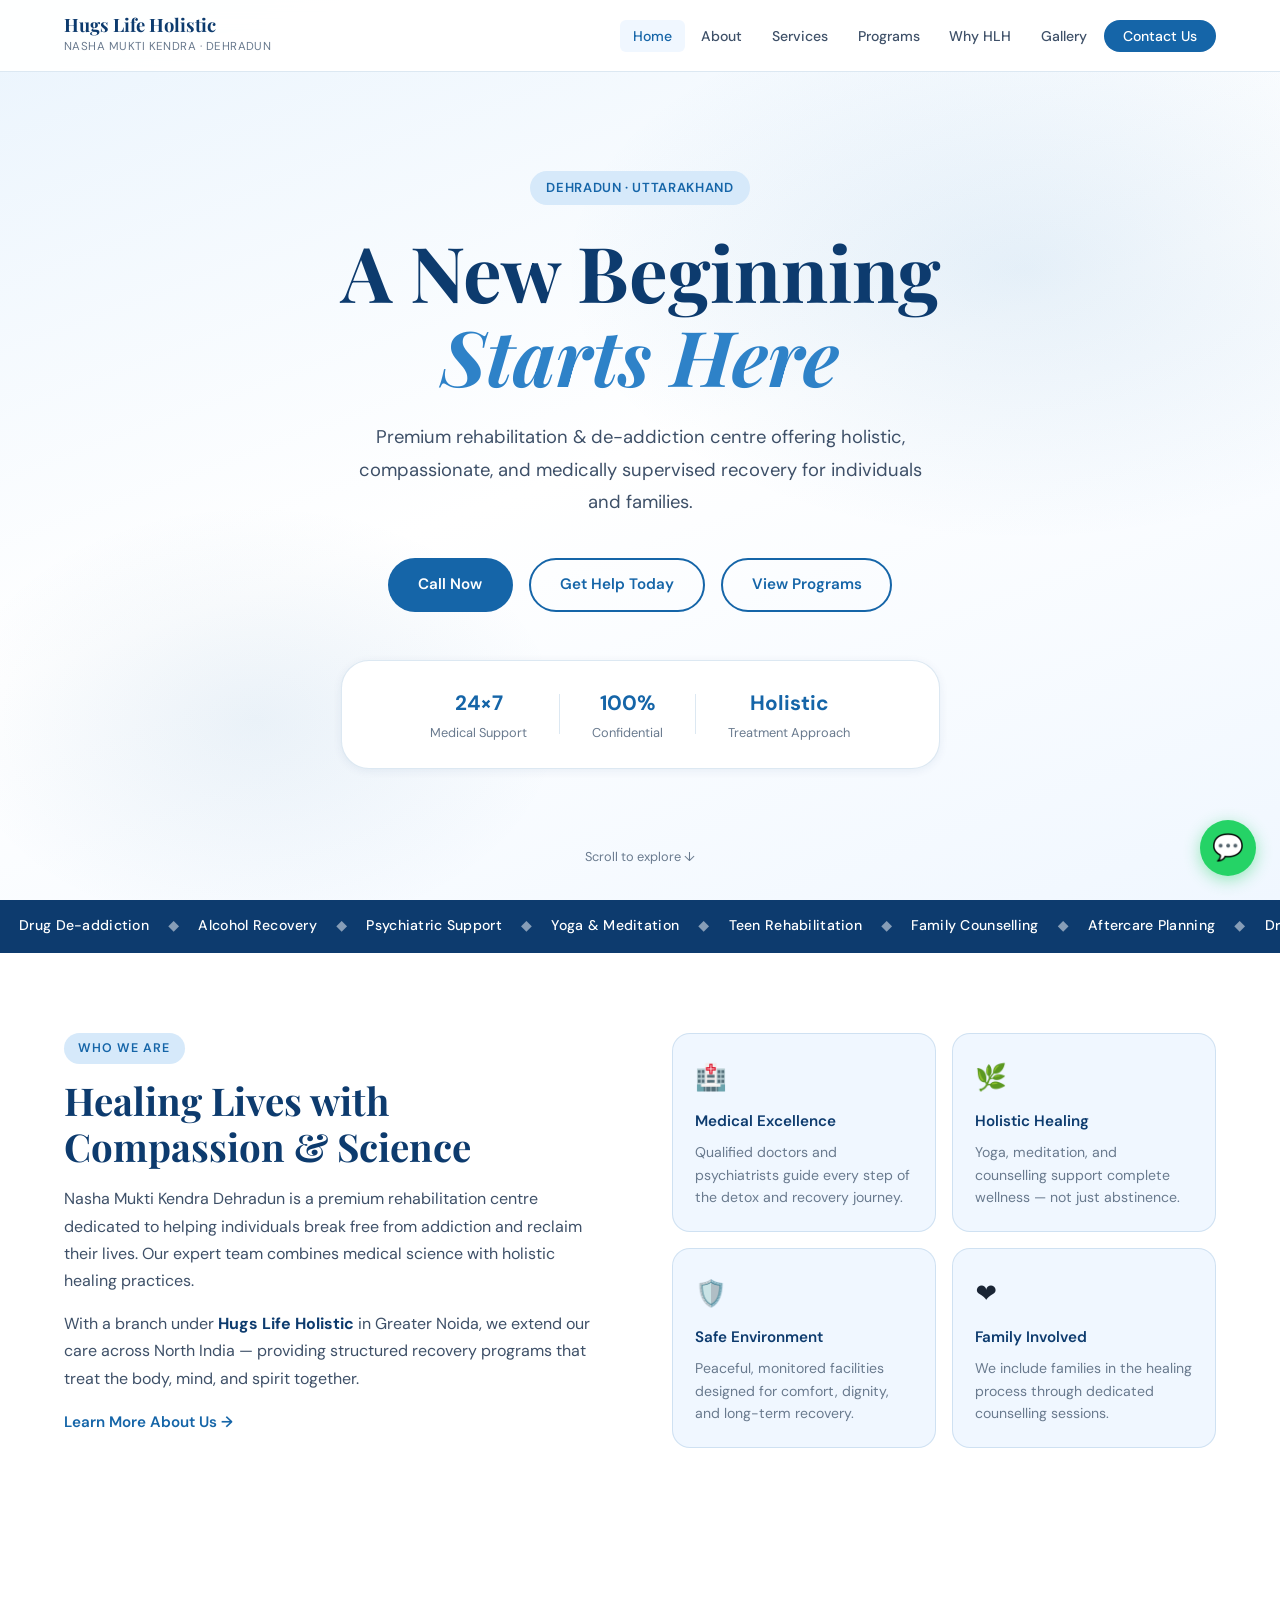
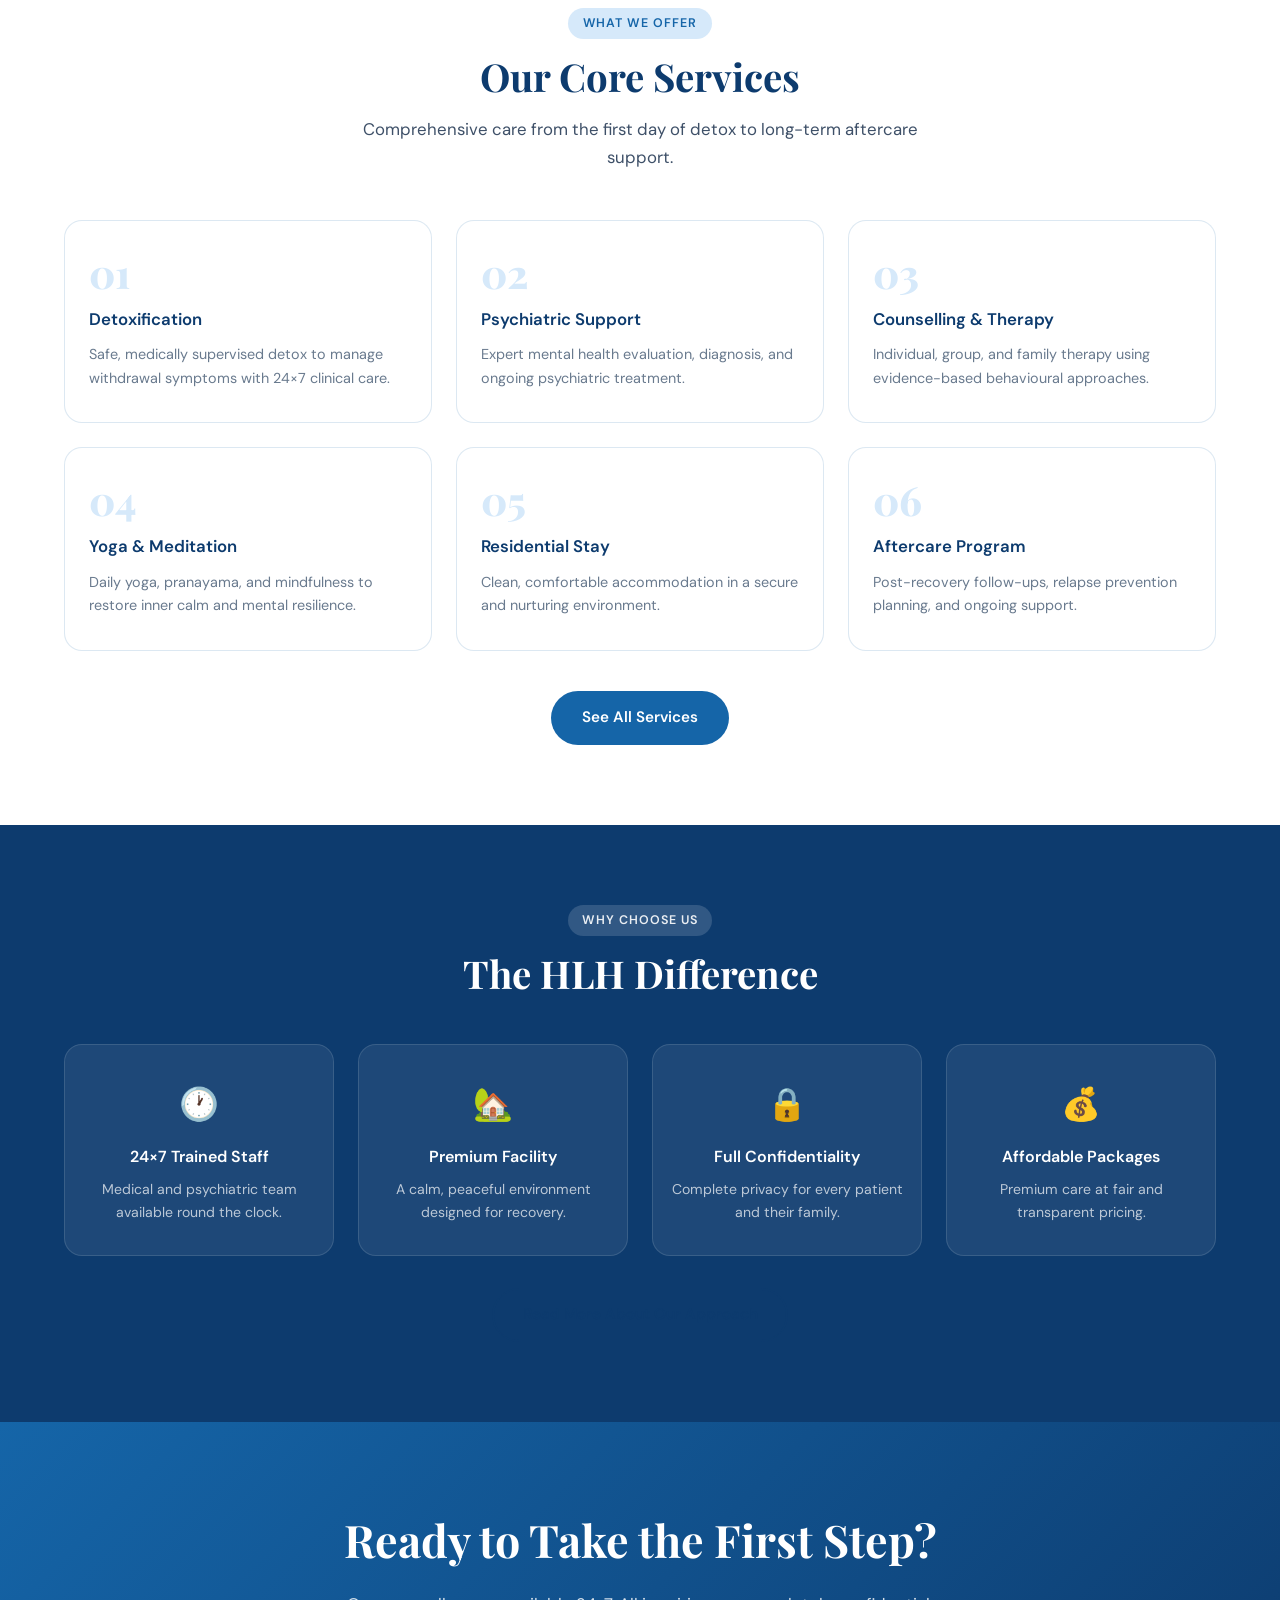
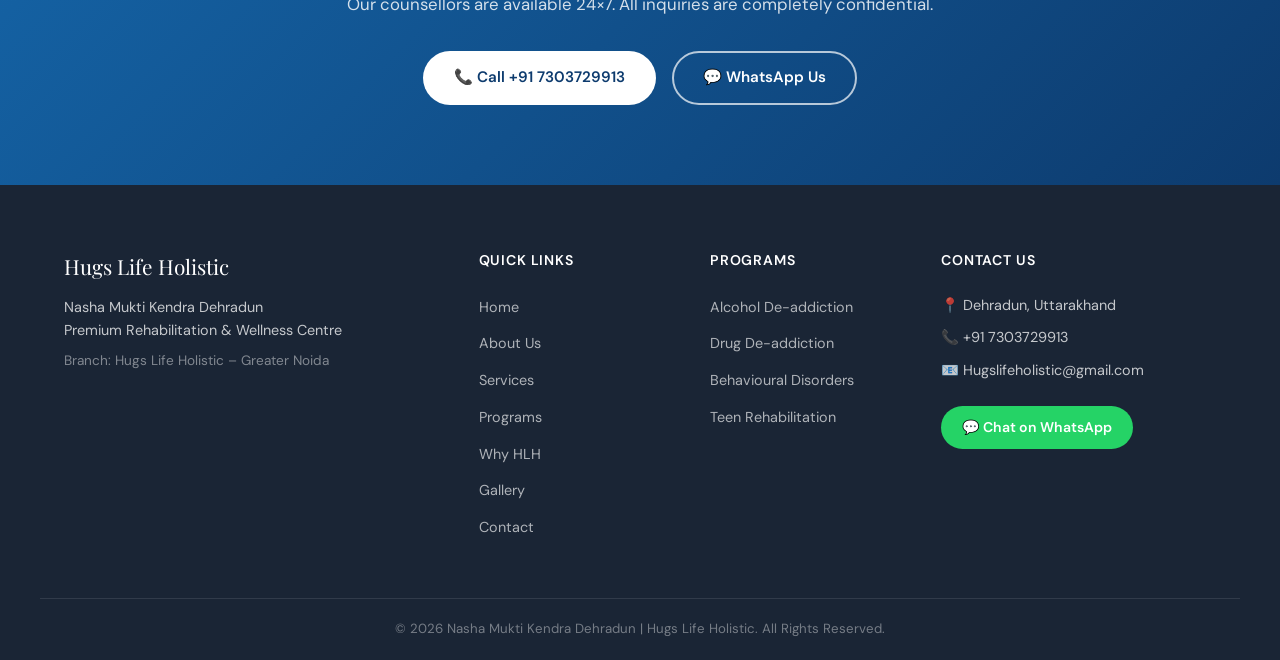
==== index.html @ 104baa61 "Rearrange hero action buttons in index.html" ====
<!DOCTYPE html>
<html lang="en">
<head><link rel="icon" href="assets/favicon.png" type="image/png">
<meta name="google-site-verification" content="mkw08soCUmKKHrVELiKtFeVg8jLO6Wf_ziZjxldWQME" />
<meta charset="UTF-8">
<meta name="viewport" content="width=device-width, initial-scale=1.0">
<title>Nasha Mukti Kendra Dehradun | Hugs Life Holistic</title>
<meta name="description" content="Premium rehabilitation and de-addiction centre in Dehradun. Expert treatment for drug addiction, alcoholism, and behavioral disorders. Call +91 7303729913.">
<link rel="preconnect" href="https://fonts.googleapis.com">
<link rel="preconnect" href="https://fonts.gstatic.com" crossorigin>
<link href="https://fonts.googleapis.com/css2?family=Playfair+Display:wght@400;600;700&family=DM+Sans:wght@300;400;500;600&display=swap" rel="stylesheet">
<link rel="stylesheet" href="assets/style.css">
</head>
<body>

<!-- NAVBAR -->
<nav class="navbar" id="navbar">
  <div class="nav-container">
    <a href="index.html" class="nav-logo">
      <span class="logo-main">Hugs Life Holistic</span>
      <span class="logo-sub">Nasha Mukti Kendra · Dehradun</span>
    </a>
    <button class="hamburger" id="hamburger" aria-label="Menu">
      <span></span><span></span><span></span>
    </button>
    <ul class="nav-links" id="navLinks">
      <li><a href="index.html" class="active">Home</a></li>
      <li><a href="about.html">About</a></li>
      <li><a href="services.html">Services</a></li>
      <li><a href="programs.html">Programs</a></li>
      <li><a href="why-hlh.html">Why HLH</a></li>
      <li><a href="gallery.html">Gallery</a></li>
      <li><a href="contact.html" class="nav-cta">Contact Us</a></li>
    </ul>
  </div>
</nav>

<!-- HERO -->
<section class="hero">
  <div class="hero-bg"></div>
  <div class="hero-content">
    <span class="hero-badge">Dehradun · Uttarakhand</span>
    <h1 class="hero-title">A New Beginning<br><em>Starts Here</em></h1>
    <p class="hero-desc">Premium rehabilitation & de-addiction centre offering holistic, compassionate, and medically supervised recovery for individuals and families.</p>
    <div class="hero-actions">
      <a href="tel:7303729913" class="btn-primary">Call Now</a>
<a href="contact.html" class="btn-outline">Get Help Today</a>
<a href="programs.html" class="btn-outline">View Programs</a>
    </div>
    <div class="hero-stats">
      <div class="stat"><span class="stat-num">24×7</span><span class="stat-label">Medical Support</span></div>
      <div class="stat-divider"></div>
      <div class="stat"><span class="stat-num">100%</span><span class="stat-label">Confidential</span></div>
      <div class="stat-divider"></div>
      <div class="stat"><span class="stat-num">Holistic</span><span class="stat-label">Treatment Approach</span></div>
    </div>
  </div>
  <div class="hero-scroll">Scroll to explore ↓</div>
</section>

<!-- MARQUEE STRIP -->
<div class="marquee-strip">
  <div class="marquee-track">
    <span>Drug De-addiction</span><span class="dot">◆</span>
    <span>Alcohol Recovery</span><span class="dot">◆</span>
    <span>Psychiatric Support</span><span class="dot">◆</span>
    <span>Yoga & Meditation</span><span class="dot">◆</span>
    <span>Teen Rehabilitation</span><span class="dot">◆</span>
    <span>Family Counselling</span><span class="dot">◆</span>
    <span>Aftercare Planning</span><span class="dot">◆</span>
    <span>Drug De-addiction</span><span class="dot">◆</span>
    <span>Alcohol Recovery</span><span class="dot">◆</span>
    <span>Psychiatric Support</span><span class="dot">◆</span>
    <span>Yoga & Meditation</span><span class="dot">◆</span>
    <span>Teen Rehabilitation</span><span class="dot">◆</span>
    <span>Family Counselling</span><span class="dot">◆</span>
    <span>Aftercare Planning</span><span class="dot">◆</span>
  </div>
</div>

<!-- INTRO SECTION -->
<section class="section intro-section">
  <div class="container two-col">
    <div class="col-text fade-in">
      <span class="section-tag">Who We Are</span>
      <h2 class="section-title">Healing Lives with<br>Compassion & Science</h2>
      <p>Nasha Mukti Kendra Dehradun is a premium rehabilitation centre dedicated to helping individuals break free from addiction and reclaim their lives. Our expert team combines medical science with holistic healing practices.</p>
      <p>With a branch under <strong>Hugs Life Holistic</strong> in Greater Noida, we extend our care across North India — providing structured recovery programs that treat the body, mind, and spirit together.</p>
      <a href="about.html" class="btn-text">Learn More About Us →</a>
    </div>
    <div class="col-cards fade-in">
      <div class="info-card">
        <div class="info-icon">🏥</div>
        <h3>Medical Excellence</h3>
        <p>Qualified doctors and psychiatrists guide every step of the detox and recovery journey.</p>
      </div>
      <div class="info-card">
        <div class="info-icon">🌿</div>
        <h3>Holistic Healing</h3>
        <p>Yoga, meditation, and counselling support complete wellness — not just abstinence.</p>
      </div>
      <div class="info-card">
        <div class="info-icon">🛡️</div>
        <h3>Safe Environment</h3>
        <p>Peaceful, monitored facilities designed for comfort, dignity, and long-term recovery.</p>
      </div>
      <div class="info-card">
        <div class="info-icon">❤️</div>
        <h3>Family Involved</h3>
        <p>We include families in the healing process through dedicated counselling sessions.</p>
      </div>
    </div>
  </div>
</section>

<!-- SERVICES OVERVIEW -->
<section class="section services-overview">
  <div class="container">
    <div class="section-header fade-in">
      <span class="section-tag">What We Offer</span>
      <h2 class="section-title">Our Core Services</h2>
      <p class="section-desc">Comprehensive care from the first day of detox to long-term aftercare support.</p>
    </div>
    <div class="services-grid fade-in">
      <div class="service-card">
        <div class="service-num">01</div>
        <h3>Detoxification</h3>
        <p>Safe, medically supervised detox to manage withdrawal symptoms with 24×7 clinical care.</p>
      </div>
      <div class="service-card">
        <div class="service-num">02</div>
        <h3>Psychiatric Support</h3>
        <p>Expert mental health evaluation, diagnosis, and ongoing psychiatric treatment.</p>
      </div>
      <div class="service-card">
        <div class="service-num">03</div>
        <h3>Counselling & Therapy</h3>
        <p>Individual, group, and family therapy using evidence-based behavioural approaches.</p>
      </div>
      <div class="service-card">
        <div class="service-num">04</div>
        <h3>Yoga & Meditation</h3>
        <p>Daily yoga, pranayama, and mindfulness to restore inner calm and mental resilience.</p>
      </div>
      <div class="service-card">
        <div class="service-num">05</div>
        <h3>Residential Stay</h3>
        <p>Clean, comfortable accommodation in a secure and nurturing environment.</p>
      </div>
      <div class="service-card">
        <div class="service-num">06</div>
        <h3>Aftercare Program</h3>
        <p>Post-recovery follow-ups, relapse prevention planning, and ongoing support.</p>
      </div>
    </div>
    <div class="center fade-in" style="margin-top:2.5rem">
      <a href="services.html" class="btn-primary">See All Services</a>
    </div>
  </div>
</section>

<!-- WHY CHOOSE STRIP -->
<section class="section why-strip">
  <div class="container">
    <div class="section-header fade-in">
      <span class="section-tag">Why Choose Us</span>
      <h2 class="section-title">The HLH Difference</h2>
    </div>
    <div class="why-grid fade-in">
      <div class="why-item">
        <div class="why-icon">🕐</div>
        <h4>24×7 Trained Staff</h4>
        <p>Medical and psychiatric team available round the clock.</p>
      </div>
      <div class="why-item">
        <div class="why-icon">🏡</div>
        <h4>Premium Facility</h4>
        <p>A calm, peaceful environment designed for recovery.</p>
      </div>
      <div class="why-item">
        <div class="why-icon">🔒</div>
        <h4>Full Confidentiality</h4>
        <p>Complete privacy for every patient and their family.</p>
      </div>
      <div class="why-item">
        <div class="why-icon">💰</div>
        <h4>Affordable Packages</h4>
        <p>Premium care at fair and transparent pricing.</p>
      </div>
    </div>
    <div class="center fade-in" style="margin-top:2rem">
      <a href="why-hlh.html" class="btn-outline-dark">Read More About Our Approach</a>
    </div>
  </div>
</section>

<!-- CTA BANNER -->
<section class="cta-banner">
  <div class="container">
    <div class="cta-content fade-in">
      <h2>Ready to Take the First Step?</h2>
      <p>Our counsellors are available 24×7. All inquiries are completely confidential.</p>
      <div class="cta-actions">
        <a href="tel:+917303729913" class="btn-white">📞 Call +91 7303729913</a>
        <a href="https://wa.me/917303729913" class="btn-outline-white" target="_blank">💬 WhatsApp Us</a>
      </div>
    </div>
  </div>
</section>

<!-- FOOTER -->
<footer class="footer">
  <div class="container footer-grid">
    <div class="footer-brand">
      <div class="footer-logo">Hugs Life Holistic</div>
      <p>Nasha Mukti Kendra Dehradun<br>Premium Rehabilitation & Wellness Centre</p>
      <p style="margin-top:0.5rem;font-size:0.85rem;opacity:0.6">Branch: Hugs Life Holistic – Greater Noida</p>
    </div>
    <div class="footer-links">
      <h4>Quick Links</h4>
      <ul>
        <li><a href="index.html">Home</a></li>
        <li><a href="about.html">About Us</a></li>
        <li><a href="services.html">Services</a></li>
        <li><a href="programs.html">Programs</a></li>
        <li><a href="why-hlh.html">Why HLH</a></li>
        <li><a href="gallery.html">Gallery</a></li>
        <li><a href="contact.html">Contact</a></li>
      </ul>
    </div>
    <div class="footer-links">
      <h4>Programs</h4>
      <ul>
        <li><a href="programs.html">Alcohol De-addiction</a></li>
        <li><a href="programs.html">Drug De-addiction</a></li>
        <li><a href="programs.html">Behavioural Disorders</a></li>
        <li><a href="programs.html">Teen Rehabilitation</a></li>
      </ul>
    </div>
    <div class="footer-contact">
      <h4>Contact Us</h4>
      <p>📍 Dehradun, Uttarakhand</p>
      <p>📞 <a href="tel:+917303729913">+91 7303729913</a></p>
      <p>📧 <a href="mailto:Hugslifeholistic@gmail.com">Hugslifeholistic@gmail.com</a></p>
      <a href="https://wa.me/917303729913" class="whatsapp-btn" target="_blank">💬 Chat on WhatsApp</a>
    </div>
  </div>
  <div class="footer-bottom">
    <p>© 2026 Nasha Mukti Kendra Dehradun | Hugs Life Holistic. All Rights Reserved.</p>
  </div>
</footer>

<a href="https://wa.me/917303729913" class="floating-wa" target="_blank" title="WhatsApp Us">💬</a>

<script src="assets/main.js"></script>
</body>
</html>
---- assets/style.css ----
/* ================================================
   HUGS LIFE HOLISTIC – Main Stylesheet
   Calm Blue & White Theme
   ================================================ */

:root {
  --blue-deep:    #0D3B6E;
  --blue-mid:     #1565A8;
  --blue-light:   #2E82C8;
  --blue-pale:    #D6E9FA;
  --blue-faint:   #F0F7FF;
  --white:        #FFFFFF;
  --off-white:    #F8FAFD;
  --text-dark:    #1A2535;
  --text-mid:     #3E5068;
  --text-light:   #697A8E;
  --border:       rgba(21, 101, 168, 0.15);
  --shadow:       0 4px 24px rgba(13, 59, 110, 0.10);
  --shadow-sm:    0 2px 10px rgba(13, 59, 110, 0.07);
  --radius:       10px;
  --radius-lg:    18px;
  --radius-xl:    28px;
  --font-display: 'Playfair Display', Georgia, serif;
  --font-body:    'DM Sans', system-ui, sans-serif;
  --nav-h:        72px;
  --transition:   0.28s cubic-bezier(0.4, 0, 0.2, 1);
}

*, *::before, *::after { box-sizing: border-box; margin: 0; padding: 0; }

html { scroll-behavior: smooth; }

body {
  font-family: var(--font-body);
  font-size: 1rem;
  color: var(--text-dark);
  background: var(--white);
  line-height: 1.7;
  -webkit-font-smoothing: antialiased;
}

img { max-width: 100%; height: auto; display: block; }

a { color: inherit; text-decoration: none; }

ul { list-style: none; }

/* ============ LAYOUT ============ */
.container {
  max-width: 1200px;
  margin: 0 auto;
  padding: 0 1.5rem;
}

.section {
  padding: 5rem 0;
}

.bg-light { background: var(--blue-faint); }

.center { text-align: center; }

.two-col {
  display: grid;
  grid-template-columns: 1fr 1fr;
  gap: 4rem;
  align-items: start;
}

.two-col.reverse { direction: rtl; }
.two-col.reverse > * { direction: ltr; }

/* ============ NAVBAR ============ */
.navbar {
  position: fixed;
  top: 0; left: 0; right: 0;
  height: var(--nav-h);
  background: rgba(255,255,255,0.95);
  backdrop-filter: blur(12px);
  -webkit-backdrop-filter: blur(12px);
  border-bottom: 1px solid var(--border);
  z-index: 1000;
  transition: box-shadow var(--transition);
}

.navbar.scrolled {
  box-shadow: var(--shadow-sm);
}

.nav-container {
  max-width: 1200px;
  margin: 0 auto;
  padding: 0 1.5rem;
  height: 100%;
  display: flex;
  align-items: center;
  justify-content: space-between;
  gap: 1rem;
}

.nav-logo {
  display: flex;
  flex-direction: column;
  gap: 1px;
  text-decoration: none;
}

.logo-main {
  font-family: var(--font-display);
  font-size: 1.15rem;
  font-weight: 700;
  color: var(--blue-deep);
  line-height: 1.2;
}

.logo-sub {
  font-size: 0.72rem;
  color: var(--text-light);
  letter-spacing: 0.04em;
  text-transform: uppercase;
}

.nav-links {
  display: flex;
  align-items: center;
  gap: 0.25rem;
  list-style: none;
}

.nav-links li a {
  padding: 0.45rem 0.8rem;
  border-radius: 6px;
  font-size: 0.88rem;
  font-weight: 500;
  color: var(--text-mid);
  transition: all var(--transition);
  white-space: nowrap;
}

.nav-links li a:hover,
.nav-links li a.active {
  color: var(--blue-mid);
  background: var(--blue-faint);
}

.nav-links li a.nav-cta {
  background: var(--blue-mid);
  color: var(--white);
  padding: 0.45rem 1.2rem;
  border-radius: 999px;
}

.nav-links li a.nav-cta:hover {
  background: var(--blue-deep);
  color: var(--white);
}

.hamburger {
  display: none;
  flex-direction: column;
  justify-content: center;
  gap: 5px;
  width: 36px;
  height: 36px;
  background: none;
  border: none;
  cursor: pointer;
  padding: 4px;
}

.hamburger span {
  display: block;
  height: 2px;
  background: var(--blue-deep);
  border-radius: 2px;
  transition: all var(--transition);
}

/* ============ HERO ============ */
.hero {
  min-height: 100vh;
  display: flex;
  flex-direction: column;
  justify-content: center;
  position: relative;
  overflow: hidden;
  padding: calc(var(--nav-h) + 3rem) 1.5rem 5rem;
  background: linear-gradient(160deg, #EAF4FD 0%, #FFFFFF 50%, #F0F7FF 100%);
}

.hero-bg {
  position: absolute;
  inset: 0;
  background:
    radial-gradient(ellipse 60% 50% at 80% 30%, rgba(46, 130, 200, 0.12) 0%, transparent 60%),
    radial-gradient(ellipse 40% 40% at 20% 80%, rgba(21, 101, 168, 0.08) 0%, transparent 60%);
  pointer-events: none;
}

.hero-content {
  position: relative;
  max-width: 760px;
  margin: 0 auto;
  text-align: center;
}

.hero-badge {
  display: inline-block;
  padding: 0.35rem 1rem;
  background: var(--blue-pale);
  color: var(--blue-mid);
  border-radius: 999px;
  font-size: 0.82rem;
  font-weight: 600;
  letter-spacing: 0.05em;
  text-transform: uppercase;
  margin-bottom: 1.5rem;
}

.hero-title {
  font-family: var(--font-display);
  font-size: clamp(2.8rem, 6vw, 5rem);
  font-weight: 700;
  line-height: 1.1;
  color: var(--blue-deep);
  margin-bottom: 1.5rem;
}

.hero-title em {
  font-style: italic;
  color: var(--blue-light);
}

.hero-desc {
  font-size: 1.15rem;
  color: var(--text-mid);
  max-width: 580px;
  margin: 0 auto 2.5rem;
  line-height: 1.75;
}

.hero-actions {
  display: flex;
  gap: 1rem;
  justify-content: center;
  flex-wrap: wrap;
  margin-bottom: 3rem;
}

.hero-stats {
  display: flex;
  align-items: center;
  justify-content: center;
  gap: 2rem;
  padding: 1.5rem 2rem;
  background: white;
  border: 1px solid var(--border);
  border-radius: var(--radius-xl);
  box-shadow: var(--shadow-sm);
  flex-wrap: wrap;
}

.stat { text-align: center; }
.stat-num { display: block; font-size: 1.3rem; font-weight: 700; color: var(--blue-mid); }
.stat-label { display: block; font-size: 0.8rem; color: var(--text-light); margin-top: 2px; }
.stat-divider { width: 1px; height: 40px; background: var(--border); }

.hero-scroll {
  position: absolute;
  bottom: 2rem;
  left: 50%;
  transform: translateX(-50%);
  font-size: 0.8rem;
  color: var(--text-light);
  animation: bounce 2s ease-in-out infinite;
}

@keyframes bounce {
  0%, 100% { transform: translateX(-50%) translateY(0); }
  50% { transform: translateX(-50%) translateY(6px); }
}

/* ============ MARQUEE ============ */
.marquee-strip {
  background: var(--blue-deep);
  color: white;
  padding: 0.9rem 0;
  overflow: hidden;
}

.marquee-track {
  display: flex;
  gap: 0;
  white-space: nowrap;
  animation: marquee 30s linear infinite;
}

.marquee-track span { padding: 0 1.2rem; font-size: 0.88rem; font-weight: 500; letter-spacing: 0.02em; }
.marquee-track .dot { color: rgba(255,255,255,0.5); padding: 0; }

@keyframes marquee {
  from { transform: translateX(0); }
  to { transform: translateX(-50%); }
}

/* ============ BUTTONS ============ */
.btn-primary {
  display: inline-block;
  padding: 0.75rem 1.8rem;
  background: var(--blue-mid);
  color: white;
  border-radius: 999px;
  font-weight: 600;
  font-size: 0.95rem;
  transition: all var(--transition);
  border: 2px solid transparent;
}

.btn-primary:hover {
  background: var(--blue-deep);
  transform: translateY(-2px);
  box-shadow: 0 6px 20px rgba(21, 101, 168, 0.35);
}

.btn-outline {
  display: inline-block;
  padding: 0.75rem 1.8rem;
  background: transparent;
  color: var(--blue-mid);
  border: 2px solid var(--blue-mid);
  border-radius: 999px;
  font-weight: 600;
  font-size: 0.95rem;
  transition: all var(--transition);
}

.btn-outline:hover {
  background: var(--blue-faint);
  transform: translateY(-2px);
}

.btn-outline-dark {
  display: inline-block;
  padding: 0.75rem 1.8rem;
  background: transparent;
  color: var(--blue-deep);
  border: 2px solid var(--blue-deep);
  border-radius: 999px;
  font-weight: 600;
  font-size: 0.95rem;
  transition: all var(--transition);
}

.btn-outline-dark:hover {
  background: var(--blue-deep);
  color: white;
  transform: translateY(-2px);
}

.btn-white {
  display: inline-block;
  padding: 0.75rem 1.8rem;
  background: white;
  color: var(--blue-deep);
  border-radius: 999px;
  font-weight: 600;
  font-size: 0.95rem;
  transition: all var(--transition);
  border: 2px solid transparent;
}

.btn-white:hover {
  background: var(--blue-pale);
  transform: translateY(-2px);
}

.btn-outline-white {
  display: inline-block;
  padding: 0.75rem 1.8rem;
  background: transparent;
  color: white;
  border: 2px solid rgba(255,255,255,0.7);
  border-radius: 999px;
  font-weight: 600;
  font-size: 0.95rem;
  transition: all var(--transition);
}

.btn-outline-white:hover {
  background: rgba(255,255,255,0.15);
  border-color: white;
  transform: translateY(-2px);
}

.btn-text {
  display: inline-flex;
  align-items: center;
  gap: 0.3rem;
  color: var(--blue-mid);
  font-weight: 600;
  font-size: 0.95rem;
  transition: gap var(--transition);
}

.btn-text:hover { gap: 0.6rem; }

/* ============ SECTION HEADERS ============ */
.section-tag {
  display: inline-block;
  font-size: 0.78rem;
  font-weight: 600;
  letter-spacing: 0.08em;
  text-transform: uppercase;
  color: var(--blue-mid);
  background: var(--blue-pale);
  padding: 0.3rem 0.9rem;
  border-radius: 999px;
  margin-bottom: 0.85rem;
}

.section-title {
  font-family: var(--font-display);
  font-size: clamp(1.7rem, 3vw, 2.5rem);
  font-weight: 700;
  color: var(--blue-deep);
  line-height: 1.2;
  margin-bottom: 1rem;
}

.section-desc {
  font-size: 1.05rem;
  color: var(--text-mid);
  max-width: 600px;
  margin: 0 auto 0.5rem;
}

.section-header {
  text-align: center;
  margin-bottom: 3rem;
}

/* ============ PAGE HERO ============ */
.page-hero {
  background: linear-gradient(160deg, var(--blue-deep) 0%, var(--blue-mid) 100%);
  padding: calc(var(--nav-h) + 4rem) 1.5rem 4rem;
  text-align: center;
  position: relative;
  overflow: hidden;
}

.page-hero::before {
  content: '';
  position: absolute;
  inset: 0;
  background: radial-gradient(ellipse 60% 60% at 50% 0%, rgba(255,255,255,0.08) 0%, transparent 70%);
}

.page-hero .section-tag {
  background: rgba(255,255,255,0.2);
  color: rgba(255,255,255,0.9);
}

.page-hero-title {
  font-family: var(--font-display);
  font-size: clamp(2.2rem, 5vw, 3.8rem);
  font-weight: 700;
  color: white;
  line-height: 1.15;
  margin-bottom: 1rem;
  position: relative;
}

.page-hero-desc {
  font-size: 1.1rem;
  color: rgba(255,255,255,0.82);
  max-width: 600px;
  margin: 0 auto;
  position: relative;
}

/* ============ INTRO SECTION ============ */
.col-text p {
  color: var(--text-mid);
  margin-bottom: 1rem;
  font-size: 1rem;
}

.col-text strong { color: var(--blue-deep); }

.col-cards {
  display: grid;
  grid-template-columns: 1fr 1fr;
  gap: 1rem;
}

.info-card {
  background: var(--blue-faint);
  border: 1px solid var(--border);
  border-radius: var(--radius-lg);
  padding: 1.4rem;
  transition: transform var(--transition), box-shadow var(--transition);
}

.info-card:hover {
  transform: translateY(-3px);
  box-shadow: var(--shadow);
}

.info-icon {
  font-size: 1.6rem;
  margin-bottom: 0.6rem;
}

.info-card h3 {
  font-size: 0.95rem;
  font-weight: 600;
  color: var(--blue-deep);
  margin-bottom: 0.4rem;
}

.info-card p {
  font-size: 0.88rem;
  color: var(--text-light);
  line-height: 1.6;
}

/* ============ SERVICES GRID ============ */
.services-grid {
  display: grid;
  grid-template-columns: repeat(3, 1fr);
  gap: 1.5rem;
}

.service-card {
  background: white;
  border: 1px solid var(--border);
  border-radius: var(--radius-lg);
  padding: 2rem 1.5rem;
  transition: all var(--transition);
  position: relative;
  overflow: hidden;
}

.service-card::before {
  content: '';
  position: absolute;
  top: 0; left: 0; right: 0;
  height: 3px;
  background: linear-gradient(90deg, var(--blue-light), var(--blue-mid));
  transform: scaleX(0);
  transition: transform var(--transition);
}

.service-card:hover::before { transform: scaleX(1); }

.service-card:hover {
  transform: translateY(-4px);
  box-shadow: var(--shadow);
  border-color: var(--blue-pale);
}

.service-num {
  font-size: 2.5rem;
  font-weight: 800;
  color: var(--blue-pale);
  font-family: var(--font-display);
  line-height: 1;
  margin-bottom: 0.75rem;
}

.service-card h3 {
  font-size: 1.05rem;
  font-weight: 600;
  color: var(--blue-deep);
  margin-bottom: 0.6rem;
}

.service-card p {
  font-size: 0.9rem;
  color: var(--text-light);
  line-height: 1.65;
}

/* ============ WHY STRIP ============ */
.why-strip { background: var(--blue-deep); }
.why-strip .section-tag { background: rgba(255,255,255,0.15); color: rgba(255,255,255,0.9); }
.why-strip .section-title { color: white; }

.why-grid {
  display: grid;
  grid-template-columns: repeat(4, 1fr);
  gap: 1.5rem;
  margin-bottom: 2rem;
}

.why-item {
  text-align: center;
  padding: 2rem 1rem;
  background: rgba(255,255,255,0.07);
  border-radius: var(--radius-lg);
  border: 1px solid rgba(255,255,255,0.12);
  transition: background var(--transition);
}

.why-item:hover { background: rgba(255,255,255,0.12); }

.why-icon { font-size: 2rem; margin-bottom: 0.75rem; }

.why-item h4 {
  font-size: 1rem;
  font-weight: 600;
  color: white;
  margin-bottom: 0.5rem;
}

.why-item p { font-size: 0.88rem; color: rgba(255,255,255,0.7); line-height: 1.6; }

/* ============ CTA BANNER ============ */
.cta-banner {
  background: linear-gradient(135deg, var(--blue-mid) 0%, var(--blue-deep) 100%);
  padding: 5rem 1.5rem;
  text-align: center;
}

.cta-content h2 {
  font-family: var(--font-display);
  font-size: clamp(1.8rem, 3.5vw, 2.8rem);
  color: white;
  margin-bottom: 0.75rem;
}

.cta-content p {
  font-size: 1.05rem;
  color: rgba(255,255,255,0.82);
  margin-bottom: 2rem;
}

.cta-actions {
  display: flex;
  gap: 1rem;
  justify-content: center;
  flex-wrap: wrap;
}

/* ============ FOOTER ============ */
.footer {
  background: var(--text-dark);
  color: rgba(255,255,255,0.75);
  padding: 4rem 0 0;
}

.footer-grid {
  display: grid;
  grid-template-columns: 2fr 1fr 1fr 1.5fr;
  gap: 3rem;
  padding-bottom: 3rem;
  border-bottom: 1px solid rgba(255,255,255,0.1);
}

.footer-logo {
  font-family: var(--font-display);
  font-size: 1.3rem;
  color: white;
  margin-bottom: 0.75rem;
}

.footer-brand p { font-size: 0.9rem; line-height: 1.6; }

.footer-links h4,
.footer-contact h4 {
  font-size: 0.88rem;
  font-weight: 600;
  color: white;
  text-transform: uppercase;
  letter-spacing: 0.06em;
  margin-bottom: 1.25rem;
}

.footer-links ul li {
  margin-bottom: 0.6rem;
}

.footer-links ul li a {
  font-size: 0.9rem;
  color: rgba(255,255,255,0.65);
  transition: color var(--transition);
}

.footer-links ul li a:hover { color: white; }

.footer-contact p {
  font-size: 0.9rem;
  margin-bottom: 0.5rem;
}

.footer-contact a { color: rgba(255,255,255,0.75); transition: color var(--transition); }
.footer-contact a:hover { color: white; }

.whatsapp-btn {
  display: inline-block;
  margin-top: 1rem;
  padding: 0.6rem 1.3rem;
  background: #25D366;
  color: white !important;
  border-radius: 999px;
  font-size: 0.88rem;
  font-weight: 600;
  transition: background var(--transition);
}

.whatsapp-btn:hover { background: #1ebe5a; }

.footer-bottom {
  padding: 1.2rem 1.5rem;
  text-align: center;
  font-size: 0.83rem;
  color: rgba(255,255,255,0.4);
}

/* ============ FLOATING WA ============ */
.floating-wa {
  position: fixed;
  bottom: 1.5rem;
  right: 1.5rem;
  width: 56px;
  height: 56px;
  background: #25D366;
  border-radius: 50%;
  display: flex;
  align-items: center;
  justify-content: center;
  font-size: 1.6rem;
  box-shadow: 0 4px 16px rgba(37, 211, 102, 0.45);
  z-index: 999;
  transition: transform var(--transition), box-shadow var(--transition);
}

.floating-wa:hover {
  transform: scale(1.1);
  box-shadow: 0 6px 22px rgba(37, 211, 102, 0.55);
}

/* ============ FADE IN ANIMATION ============ */
.fade-in {
  opacity: 0;
  transform: translateY(24px);
  transition: opacity 0.6s ease, transform 0.6s ease;
}

.fade-in.visible {
  opacity: 1;
  transform: translateY(0);
}

/* ============ ABOUT PAGE ============ */
.col-visual { display: flex; flex-direction: column; gap: 1.5rem; }

.visual-block {
  background: linear-gradient(135deg, var(--blue-deep) 0%, var(--blue-mid) 100%);
  border-radius: var(--radius-xl);
  padding: 2.5rem;
  color: white;
}

.visual-quote {
  font-family: var(--font-display);
  font-size: 1.2rem;
  font-style: italic;
  line-height: 1.6;
  margin-bottom: 1rem;
  opacity: 0.92;
}

.visual-author {
  font-size: 0.85rem;
  opacity: 0.65;
  font-weight: 500;
}

.visual-stats-row {
  display: grid;
  grid-template-columns: repeat(3, 1fr);
  gap: 1rem;
}

.v-stat {
  background: var(--blue-faint);
  border: 1px solid var(--border);
  border-radius: var(--radius);
  padding: 1.2rem 1rem;
  text-align: center;
}

.v-stat span {
  display: block;
  font-size: 1.5rem;
  font-weight: 700;
  color: var(--blue-mid);
  line-height: 1.2;
}

.v-stat p { font-size: 0.8rem; color: var(--text-light); margin-top: 4px; }

.values-grid {
  display: grid;
  grid-template-columns: repeat(3, 1fr);
  gap: 1.5rem;
}

.value-card {
  background: white;
  border: 1px solid var(--border);
  border-radius: var(--radius-lg);
  padding: 2rem;
  transition: all var(--transition);
}

.value-card:hover {
  transform: translateY(-4px);
  box-shadow: var(--shadow);
}

.value-icon { font-size: 2rem; margin-bottom: 1rem; }
.value-card h3 { font-size: 1rem; font-weight: 600; color: var(--blue-deep); margin-bottom: 0.6rem; }
.value-card p { font-size: 0.9rem; color: var(--text-light); line-height: 1.65; }

.team-grid {
  display: grid;
  grid-template-columns: repeat(4, 1fr);
  gap: 1.5rem;
  margin-bottom: 2rem;
}

.team-card {
  background: white;
  border: 1px solid var(--border);
  border-radius: var(--radius-lg);
  padding: 2rem 1.5rem;
  text-align: center;
  transition: all var(--transition);
}

.team-card:hover {
  transform: translateY(-4px);
  box-shadow: var(--shadow);
}

.team-avatar { font-size: 3rem; margin-bottom: 0.75rem; }
.team-card h3 { font-size: 0.95rem; font-weight: 600; color: var(--blue-deep); margin-bottom: 0.25rem; }
.team-role { font-size: 0.82rem; color: var(--blue-mid); font-weight: 600; margin-bottom: 0.6rem; }
.team-card p { font-size: 0.85rem; color: var(--text-light); line-height: 1.6; }

.team-note {
  text-align: center;
  font-size: 0.95rem;
  color: var(--text-mid);
  max-width: 700px;
  margin: 0 auto;
  padding: 1.5rem 2rem;
  background: var(--blue-faint);
  border-radius: var(--radius-lg);
  border: 1px solid var(--border);
}

.branches-grid {
  display: grid;
  grid-template-columns: 1fr 1fr;
  gap: 1.5rem;
}

.branch-card {
  background: white;
  border: 1px solid var(--border);
  border-radius: var(--radius-xl);
  padding: 2.5rem;
  transition: all var(--transition);
}

.branch-card:hover { box-shadow: var(--shadow); }

.primary-branch {
  border-color: var(--blue-mid);
  border-width: 2px;
}

.branch-badge {
  display: inline-block;
  padding: 0.3rem 0.9rem;
  background: var(--blue-mid);
  color: white;
  border-radius: 999px;
  font-size: 0.78rem;
  font-weight: 600;
  text-transform: uppercase;
  letter-spacing: 0.06em;
  margin-bottom: 1rem;
}

.branch-badge.secondary { background: var(--blue-pale); color: var(--blue-mid); }

.branch-card h3 {
  font-size: 1.2rem;
  font-weight: 600;
  color: var(--blue-deep);
  margin-bottom: 0.5rem;
}

.branch-card p {
  color: var(--text-mid);
  margin-bottom: 0.5rem;
  font-size: 0.95rem;
  line-height: 1.65;
}

/* ============ SERVICES PAGE ============ */
.service-detail { border-bottom: 1px solid var(--border); }

.col-service-card { display: flex; align-items: center; }

.service-detail-num {
  font-family: var(--font-display);
  font-size: 5rem;
  font-weight: 800;
  color: var(--blue-pale);
  line-height: 1;
  margin-bottom: 0.5rem;
}

.service-list {
  list-style: none;
  margin: 1rem 0;
}

.service-list li {
  padding: 0.4rem 0 0.4rem 1.5rem;
  position: relative;
  color: var(--text-mid);
  font-size: 0.95rem;
}

.service-list li::before {
  content: '✓';
  position: absolute;
  left: 0;
  color: var(--blue-light);
  font-weight: 700;
}

.service-note {
  font-size: 0.9rem;
  color: var(--blue-mid);
  background: var(--blue-faint);
  border-left: 3px solid var(--blue-mid);
  padding: 0.75rem 1rem;
  border-radius: 0 var(--radius) var(--radius) 0;
  margin-top: 1rem;
}

.service-highlight-card {
  background: linear-gradient(135deg, var(--blue-deep) 0%, var(--blue-mid) 100%);
  color: white;
  border-radius: var(--radius-xl);
  padding: 2.5rem;
  width: 100%;
}

.service-highlight-card h4 {
  font-size: 1.1rem;
  font-weight: 600;
  margin-bottom: 0.75rem;
}

.service-highlight-card p {
  font-size: 0.95rem;
  opacity: 0.85;
  line-height: 1.7;
  margin-bottom: 1.5rem;
}

.highlight-stat {
  display: inline-block;
  background: rgba(255,255,255,0.18);
  padding: 0.4rem 1rem;
  border-radius: 999px;
  font-size: 0.85rem;
  font-weight: 600;
  letter-spacing: 0.02em;
}

/* ============ PROGRAMS PAGE ============ */
.programs-intro {
  max-width: 780px;
  margin: 0 auto 2.5rem;
  text-align: center;
  font-size: 1.05rem;
  color: var(--text-mid);
  line-height: 1.8;
}

.programs-nav {
  display: flex;
  gap: 0.75rem;
  justify-content: center;
  flex-wrap: wrap;
  margin-bottom: 1rem;
}

.prog-tab {
  padding: 0.55rem 1.3rem;
  background: white;
  border: 1.5px solid var(--blue-mid);
  border-radius: 999px;
  color: var(--blue-mid);
  font-size: 0.88rem;
  font-weight: 600;
  transition: all var(--transition);
}

.prog-tab:hover {
  background: var(--blue-mid);
  color: white;
}

.program-section { border-bottom: 1px solid var(--border); }

.program-header {
  display: flex;
  align-items: center;
  gap: 1.5rem;
  margin-bottom: 2.5rem;
}

.prog-icon { font-size: 3rem; }

.program-body {
  display: grid;
  grid-template-columns: 1.2fr 1fr;
  gap: 4rem;
  align-items: start;
}

.program-desc p {
  color: var(--text-mid);
  margin-bottom: 1rem;
  line-height: 1.75;
}

.program-desc h4 {
  font-size: 1rem;
  font-weight: 600;
  color: var(--blue-deep);
  margin: 1.5rem 0 0.5rem;
}

.substance-list {
  display: grid;
  grid-template-columns: 1fr 1fr;
  gap: 0.4rem;
  list-style: none;
}

.substance-list li {
  padding: 0.4rem 0.75rem;
  background: var(--blue-faint);
  border-radius: var(--radius);
  font-size: 0.88rem;
  color: var(--text-mid);
  border-left: 3px solid var(--blue-light);
}

.program-phases { background: white; border: 1px solid var(--border); border-radius: var(--radius-lg); padding: 1.75rem; }

.program-phases h4 {
  font-size: 0.88rem;
  font-weight: 600;
  text-transform: uppercase;
  letter-spacing: 0.06em;
  color: var(--blue-mid);
  margin-bottom: 1.25rem;
}

.phase {
  display: flex;
  gap: 1rem;
  margin-bottom: 1.25rem;
  padding-bottom: 1.25rem;
  border-bottom: 1px solid var(--border);
  align-items: start;
}

.phase:last-child { border-bottom: none; margin-bottom: 0; padding-bottom: 0; }

.phase-num {
  width: 30px;
  height: 30px;
  border-radius: 50%;
  background: var(--blue-mid);
  color: white;
  font-size: 0.82rem;
  font-weight: 700;
  display: flex;
  align-items: center;
  justify-content: center;
  flex-shrink: 0;
}

.phase strong {
  display: block;
  font-size: 0.9rem;
  color: var(--blue-deep);
  margin-bottom: 0.2rem;
}

.phase p { font-size: 0.85rem; color: var(--text-light); line-height: 1.55; }

/* ============ WHY HLH PAGE ============ */
.why-intro {
  max-width: 780px;
  margin: 0 auto;
  text-align: center;
  font-size: 1.05rem;
  color: var(--text-mid);
  line-height: 1.8;
}

.diff-grid {
  display: grid;
  grid-template-columns: repeat(3, 1fr);
  gap: 1.5rem;
}

.diff-card {
  background: white;
  border: 1px solid var(--border);
  border-radius: var(--radius-xl);
  padding: 2.5rem 2rem;
  transition: all var(--transition);
}

.diff-card:hover {
  transform: translateY(-4px);
  box-shadow: var(--shadow);
}

.diff-icon-large { font-size: 2.5rem; margin-bottom: 1rem; }

.diff-card h3 {
  font-size: 1.1rem;
  font-weight: 600;
  color: var(--blue-deep);
  margin-bottom: 0.75rem;
}

.diff-card p {
  font-size: 0.92rem;
  color: var(--text-mid);
  line-height: 1.7;
  margin-bottom: 1rem;
}

.diff-list {
  list-style: none;
  border-top: 1px solid var(--border);
  padding-top: 1rem;
}

.diff-list li {
  padding: 0.3rem 0 0.3rem 1.4rem;
  position: relative;
  font-size: 0.87rem;
  color: var(--text-light);
}

.diff-list li::before {
  content: '→';
  position: absolute;
  left: 0;
  color: var(--blue-light);
  font-size: 0.85rem;
}

.philosophy-grid {
  display: grid;
  grid-template-columns: 1fr 1fr;
  gap: 1.5rem;
}

.philosophy-block {
  background: var(--blue-faint);
  border: 1px solid var(--border);
  border-radius: var(--radius-lg);
  padding: 2rem;
  border-left: 4px solid var(--blue-mid);
}

.philosophy-block h3 {
  font-size: 1.05rem;
  font-weight: 600;
  color: var(--blue-deep);
  margin-bottom: 0.75rem;
}

.philosophy-block p {
  font-size: 0.92rem;
  color: var(--text-mid);
  line-height: 1.75;
}

.compare-table-wrap {
  overflow-x: auto;
  border-radius: var(--radius-lg);
  border: 1px solid var(--border);
  box-shadow: var(--shadow-sm);
}

.compare-table {
  width: 100%;
  border-collapse: collapse;
  background: white;
}

.compare-table th,
.compare-table td {
  padding: 1rem 1.25rem;
  text-align: left;
  border-bottom: 1px solid var(--border);
  font-size: 0.93rem;
}

.compare-table th {
  background: var(--blue-faint);
  font-weight: 600;
  color: var(--blue-deep);
  font-size: 0.85rem;
  text-transform: uppercase;
  letter-spacing: 0.04em;
}

.compare-table .hlh-col {
  background: rgba(46, 130, 200, 0.04);
  color: var(--blue-deep);
  font-weight: 500;
}

.compare-table th.hlh-col { background: var(--blue-mid); color: white; }

.compare-table tr:last-child td { border-bottom: none; }

.compare-table tr:hover td { background: var(--blue-faint); }
.compare-table tr:hover td.hlh-col { background: rgba(46,130,200,0.08); }

/* ============ GALLERY PAGE ============ */
.gallery-intro {
  text-align: center;
  max-width: 700px;
  margin: 0 auto 2rem;
  font-size: 1.05rem;
  color: var(--text-mid);
}

.gallery-filters {
  display: flex;
  gap: 0.6rem;
  justify-content: center;
  flex-wrap: wrap;
  margin-bottom: 2.5rem;
}

.gal-filter {
  padding: 0.45rem 1.2rem;
  border: 1.5px solid var(--border);
  background: white;
  border-radius: 999px;
  font-size: 0.87rem;
  font-weight: 500;
  color: var(--text-mid);
  cursor: pointer;
  transition: all var(--transition);
  font-family: var(--font-body);
}

.gal-filter:hover,
.gal-filter.active {
  background: var(--blue-mid);
  border-color: var(--blue-mid);
  color: white;
}

.gallery-grid {
  display: grid;
  grid-template-columns: repeat(3, 1fr);
  grid-auto-rows: 250px;
  gap: 1rem;
}

.gallery-item {
  position: relative;
  border-radius: var(--radius-lg);
  overflow: hidden;
  cursor: pointer;
  background: var(--blue-faint);
  border: 1px solid var(--border);
  transition: transform var(--transition), box-shadow var(--transition);
}

.gallery-item:hover {
  transform: translateY(-3px);
  box-shadow: var(--shadow);
}

.gallery-item-wide { grid-column: span 2; }
.gallery-item-tall { grid-row: span 2; }

.gallery-item img {
  width: 100%;
  height: 100%;
  object-fit: cover;
  transition: transform 0.5s ease;
}

.gallery-item:hover img { transform: scale(1.04); }

.gallery-placeholder {
  width: 100%;
  height: 100%;
  display: flex;
  flex-direction: column;
  align-items: center;
  justify-content: center;
  background: var(--blue-faint);
  color: var(--text-light);
  gap: 0.4rem;
}

.ph-icon { font-size: 2.5rem; }
.gallery-placeholder p { font-size: 0.9rem; font-weight: 600; color: var(--blue-mid); }
.gallery-placeholder small { font-size: 0.75rem; color: var(--text-light); font-family: monospace; }

.gallery-caption {
  position: absolute;
  bottom: 0; left: 0; right: 0;
  background: linear-gradient(0deg, rgba(13,59,110,0.85) 0%, transparent 100%);
  color: white;
  font-size: 0.85rem;
  padding: 1.5rem 1rem 0.75rem;
  transform: translateY(100%);
  transition: transform var(--transition);
}

.gallery-item:hover .gallery-caption { transform: translateY(0); }

.gallery-item .gallery-placeholder + .gallery-caption {
  transform: translateY(0);
  background: rgba(13,59,110,0.7);
  font-size: 0.8rem;
}

/* LIGHTBOX */
.lightbox {
  display: none;
  position: fixed;
  inset: 0;
  background: rgba(0,0,0,0.92);
  z-index: 9999;
  align-items: center;
  justify-content: center;
}

.lightbox.open { display: flex; }

.lightbox-content {
  max-width: 90vw;
  max-height: 85vh;
  text-align: center;
}

.lightbox-content img {
  max-width: 90vw;
  max-height: 75vh;
  border-radius: var(--radius-lg);
  object-fit: contain;
}

.lightbox-placeholder {
  width: 600px;
  height: 400px;
  max-width: 90vw;
  background: var(--blue-faint);
  border-radius: var(--radius-lg);
  display: flex;
  align-items: center;
  justify-content: center;
  font-size: 0.9rem;
  color: var(--text-mid);
}

.lightbox-caption {
  color: rgba(255,255,255,0.8);
  font-size: 0.9rem;
  margin-top: 1rem;
}

.lightbox-close,
.lightbox-prev,
.lightbox-next {
  position: fixed;
  background: rgba(255,255,255,0.15);
  border: none;
  color: white;
  font-size: 1.5rem;
  cursor: pointer;
  border-radius: 50%;
  width: 44px;
  height: 44px;
  display: flex;
  align-items: center;
  justify-content: center;
  transition: background var(--transition);
}

.lightbox-close { top: 1.5rem; right: 1.5rem; }
.lightbox-prev { left: 1.5rem; top: 50%; transform: translateY(-50%); }
.lightbox-next { right: 1.5rem; top: 50%; transform: translateY(-50%); }

.lightbox-close:hover,
.lightbox-prev:hover,
.lightbox-next:hover { background: rgba(255,255,255,0.3); }

.gallery-guide {
  margin-top: 3rem;
  background: #f8f9fa;
  border: 1px dashed var(--border);
  border-radius: var(--radius-lg);
  padding: 2rem;
}

.gallery-guide h3 {
  font-size: 1rem;
  font-weight: 600;
  color: var(--blue-deep);
  margin-bottom: 0.75rem;
}

.gallery-guide p {
  font-size: 0.92rem;
  color: var(--text-mid);
  margin-bottom: 0.75rem;
}

.gallery-guide ol {
  padding-left: 1.5rem;
}

.gallery-guide ol li {
  font-size: 0.9rem;
  color: var(--text-mid);
  margin-bottom: 0.5rem;
  line-height: 1.7;
}

.gallery-guide code {
  background: var(--blue-pale);
  color: var(--blue-deep);
  padding: 0.15rem 0.5rem;
  border-radius: 4px;
  font-size: 0.85rem;
}

/* ============ CONTACT PAGE ============ */
.contact-layout {
  display: grid;
  grid-template-columns: 1fr 1.3fr;
  gap: 4rem;
  align-items: start;
}

.contact-info h2 {
  font-family: var(--font-display);
  font-size: 2rem;
  color: var(--blue-deep);
  margin-bottom: 1rem;
}

.contact-info > p {
  color: var(--text-mid);
  margin-bottom: 0.75rem;
  line-height: 1.75;
}

.contact-methods {
  display: flex;
  flex-direction: column;
  gap: 1.25rem;
  margin: 2rem 0;
}

.contact-method {
  display: flex;
  gap: 1rem;
  align-items: start;
  padding: 1.2rem;
  background: var(--blue-faint);
  border-radius: var(--radius-lg);
  border: 1px solid var(--border);
}

.cm-icon { font-size: 1.6rem; flex-shrink: 0; }

.cm-details h4 {
  font-size: 0.9rem;
  font-weight: 600;
  color: var(--blue-deep);
  margin-bottom: 0.2rem;
}

.cm-details a {
  font-size: 1rem;
  font-weight: 600;
  color: var(--blue-mid);
  display: block;
}

.cm-details p {
  font-size: 0.83rem;
  color: var(--text-light);
  margin-top: 0.15rem;
}

.contact-wa-block { text-align: center; margin: 1.5rem 0; }

.wa-big-btn {
  display: inline-block;
  padding: 0.9rem 2rem;
  background: #25D366;
  color: white;
  border-radius: 999px;
  font-size: 1rem;
  font-weight: 600;
  transition: all var(--transition);
}

.wa-big-btn:hover {
  background: #1ebe5a;
  transform: translateY(-2px);
  box-shadow: 0 6px 20px rgba(37,211,102,0.4);
}

.contact-wa-block p {
  font-size: 0.82rem;
  color: var(--text-light);
  margin-top: 0.5rem;
}

.confidential-note {
  display: flex;
  gap: 1rem;
  align-items: start;
  padding: 1.2rem;
  background: var(--blue-pale);
  border-radius: var(--radius-lg);
  border: 1px solid rgba(21,101,168,0.3);
}

.conf-icon { font-size: 1.5rem; flex-shrink: 0; }

.confidential-note strong {
  display: block;
  color: var(--blue-deep);
  font-size: 0.92rem;
  margin-bottom: 0.3rem;
}

.confidential-note p {
  font-size: 0.85rem;
  color: var(--text-mid);
  line-height: 1.6;
}

/* FORM */
.contact-form-card {
  background: white;
  border: 1px solid var(--border);
  border-radius: var(--radius-xl);
  padding: 2.5rem;
  box-shadow: var(--shadow-sm);
}

.contact-form-card h3 {
  font-family: var(--font-display);
  font-size: 1.4rem;
  color: var(--blue-deep);
  margin-bottom: 0.5rem;
}

.contact-form-card > p {
  font-size: 0.9rem;
  color: var(--text-light);
  margin-bottom: 1.75rem;
}

.contact-form { display: flex; flex-direction: column; gap: 1rem; }

.form-row {
  display: grid;
  grid-template-columns: 1fr 1fr;
  gap: 1rem;
}

.form-group { display: flex; flex-direction: column; gap: 0.4rem; }

.form-group label {
  font-size: 0.85rem;
  font-weight: 600;
  color: var(--text-dark);
}

.form-group input,
.form-group select,
.form-group textarea {
  padding: 0.7rem 1rem;
  border: 1.5px solid var(--border);
  border-radius: var(--radius);
  font-family: var(--font-body);
  font-size: 0.93rem;
  color: var(--text-dark);
  background: var(--off-white);
  transition: border-color var(--transition), box-shadow var(--transition);
  outline: none;
  width: 100%;
}

.form-group input:focus,
.form-group select:focus,
.form-group textarea:focus {
  border-color: var(--blue-mid);
  box-shadow: 0 0 0 3px rgba(21, 101, 168, 0.12);
  background: white;
}

.form-group textarea { resize: vertical; min-height: 110px; }

.checkbox-label {
  display: flex;
  align-items: flex-start;
  gap: 0.6rem;
  cursor: pointer;
}

.checkbox-label input[type="checkbox"] {
  width: 16px;
  height: 16px;
  flex-shrink: 0;
  margin-top: 3px;
  accent-color: var(--blue-mid);
}

.checkbox-label span {
  font-size: 0.83rem;
  color: var(--text-light);
  line-height: 1.5;
}

.form-submit {
  width: 100%;
  text-align: center;
  cursor: pointer;
  font-family: var(--font-body);
  font-size: 1rem;
  border: none;
}

.form-note {
  font-size: 0.78rem;
  color: var(--text-light);
  text-align: center;
  line-height: 1.5;
}

/* FAQ */
.faq-grid {
  display: grid;
  grid-template-columns: 1fr 1fr;
  gap: 1.5rem;
}

.faq-item {
  background: white;
  border: 1px solid var(--border);
  border-radius: var(--radius-lg);
  padding: 1.75rem;
  border-left: 4px solid var(--blue-light);
  transition: all var(--transition);
}

.faq-item:hover { box-shadow: var(--shadow-sm); }

.faq-item h4 {
  font-size: 0.97rem;
  font-weight: 600;
  color: var(--blue-deep);
  margin-bottom: 0.6rem;
}

.faq-item p {
  font-size: 0.9rem;
  color: var(--text-mid);
  line-height: 1.7;
}

/* ============ RESPONSIVE ============ */
@media (max-width: 1024px) {
  .two-col { grid-template-columns: 1fr; gap: 2.5rem; }
  .two-col.reverse { direction: ltr; }
  .services-grid { grid-template-columns: repeat(2, 1fr); }
  .team-grid { grid-template-columns: repeat(2, 1fr); }
  .diff-grid { grid-template-columns: 1fr 1fr; }
  .footer-grid { grid-template-columns: 1fr 1fr; gap: 2rem; }
  .contact-layout { grid-template-columns: 1fr; }
  .program-body { grid-template-columns: 1fr; }
  .why-grid { grid-template-columns: 1fr 1fr; }
  .visual-stats-row { grid-template-columns: 1fr 1fr 1fr; }
}

@media (max-width: 768px) {
  .hamburger { display: flex; }

  .nav-links {
    display: none;
    position: absolute;
    top: var(--nav-h);
    left: 0; right: 0;
    background: white;
    border-bottom: 1px solid var(--border);
    flex-direction: column;
    padding: 1rem 1.5rem;
    gap: 0.25rem;
    box-shadow: var(--shadow);
  }

  .nav-links.open { display: flex; }

  .nav-links li a { display: block; padding: 0.6rem 1rem; }

  .services-grid { grid-template-columns: 1fr; }
  .why-grid { grid-template-columns: 1fr; }
  .values-grid { grid-template-columns: 1fr; }
  .team-grid { grid-template-columns: 1fr 1fr; }
  .diff-grid { grid-template-columns: 1fr; }
  .philosophy-grid { grid-template-columns: 1fr; }
  .branches-grid { grid-template-columns: 1fr; }
  .gallery-grid { grid-template-columns: 1fr 1fr; }
  .gallery-item-wide { grid-column: span 1; }
  .faq-grid { grid-template-columns: 1fr; }
  .form-row { grid-template-columns: 1fr; }
  .hero-stats { gap: 1rem; padding: 1rem 1.5rem; }
  .stat-divider { display: none; }
  .col-cards { grid-template-columns: 1fr; }
  .visual-stats-row { grid-template-columns: 1fr 1fr; }
  .substance-list { grid-template-columns: 1fr; }
  .compare-table th, .compare-table td { font-size: 0.82rem; padding: 0.75rem; }
  .footer-grid { grid-template-columns: 1fr; gap: 1.5rem; }
}

@media (max-width: 480px) {
  .hero-actions { flex-direction: column; align-items: center; }
  .cta-actions { flex-direction: column; align-items: center; }
  .gallery-grid { grid-template-columns: 1fr; }
  .gallery-item-tall { grid-row: span 1; }
  .team-grid { grid-template-columns: 1fr; }
  .section { padding: 3rem 0; }
  .programs-nav { flex-direction: column; align-items: center; }
}
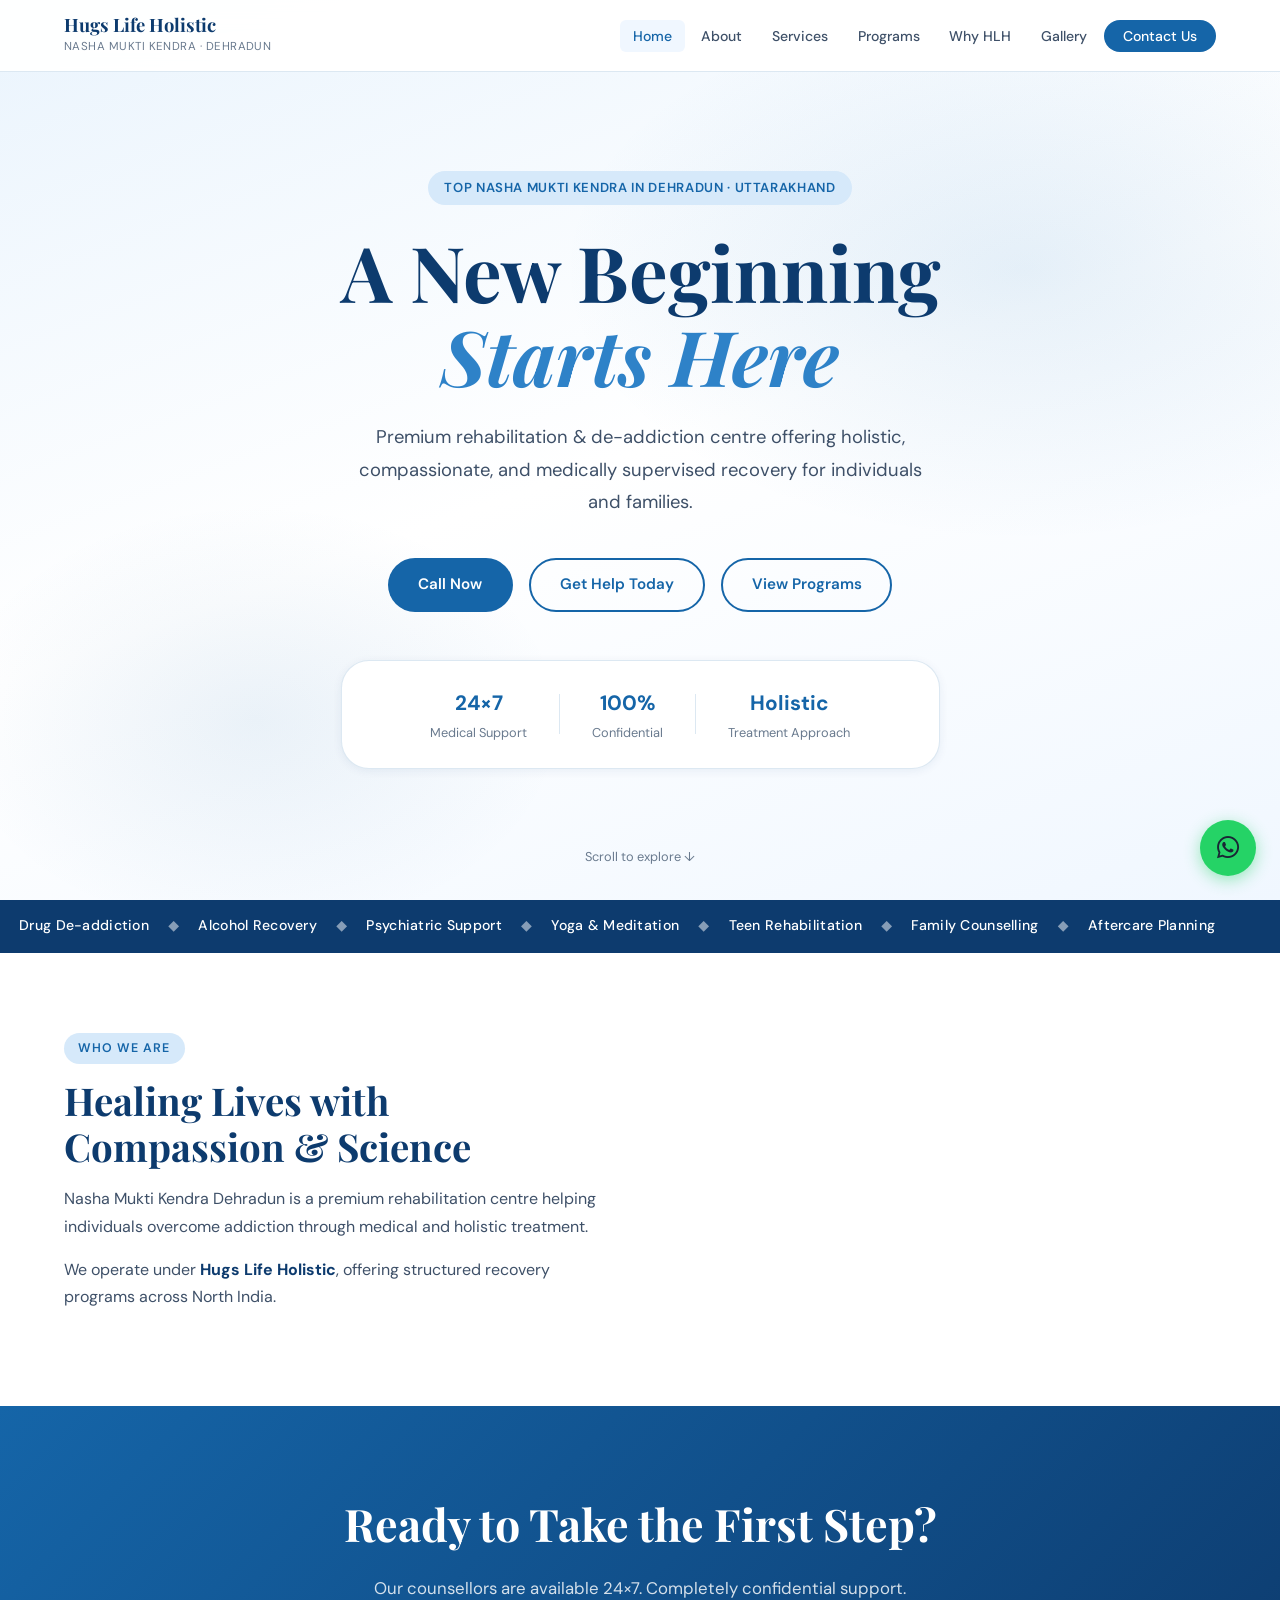
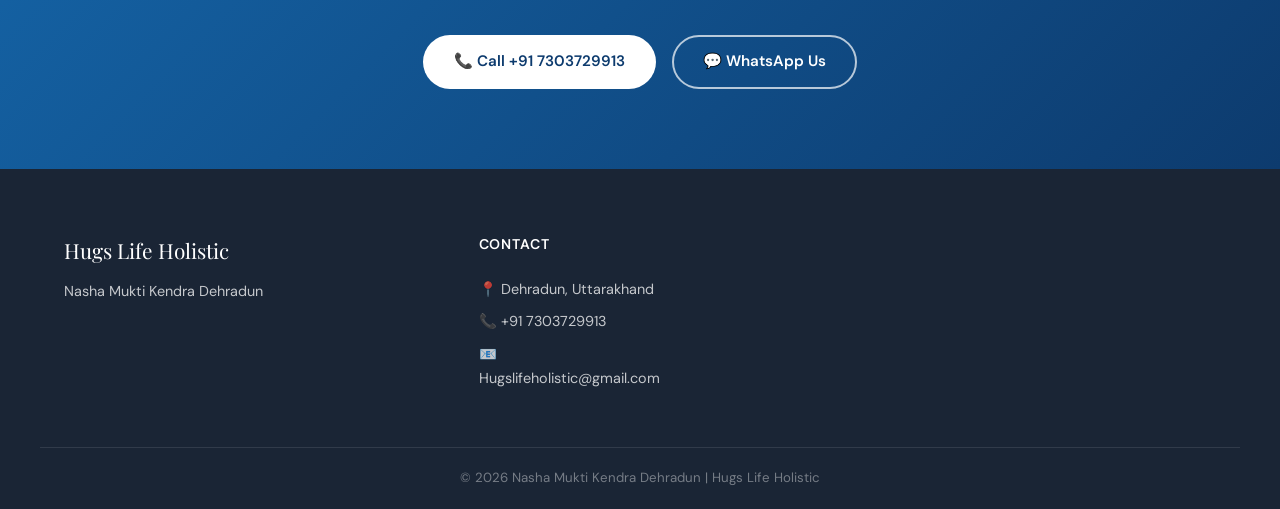
==== commit 64b97ef5: "Add files via upload" ====
--- a/index.html
+++ b/index.html
@@ -1,16 +1,68 @@
 <!DOCTYPE html>
 <html lang="en">
-<head><link rel="icon" href="assets/favicon.png" type="image/png">
+<head> 
+<script type="application/ld+json">
+{
+  "@context": "https://schema.org",
+  "@type": "MedicalClinic",
+  "name": "Nasha Mukti Kendra Dehradun",
+  "alternateName": "Drug Rehabilitation Centre Dehradun",
+  "description": "Trusted drug and alcohol rehabilitation center in Dehradun. Confidential admission, experienced counselors, family support.",
+  "url": "https://mcmasnu.github.io/Nashamuktikendradehradun",
+  "telephone": "+91-7303729913",
+  "address": {
+    "@type": "PostalAddress",
+    "streetAddress": "subharti road, Prem Nagar, Kolhupani, Dehradun, Uttarakhand 248007",
+    "addressLocality": "Premnagar",
+    "addressRegion": "Uttarakhand",
+    "postalCode": "248007",
+    "addressCountry": "IN"
+  },
+  "geo": {
+    "@type": "GeoCoordinates",
+    "latitude": 30.34279786407909,
+    "longitude": 77.96024096291538
+  },
+  "openingHours": "Mo-Su 00:00-24:00",
+  "priceRange": "₹₹",
+  "sameAs": [
+    "https://share.google/IOaRlpXlWlbTfNRjI"
+  ]
+}
+</script>
+
+  <!-- Google tag (gtag.js) -->
+<script async src="https://www.googletagmanager.com/gtag/js?id=G-EETZX2Q4TB"></script>
+<script>
+  window.dataLayer = window.dataLayer || [];
+  function gtag(){dataLayer.push(arguments);}
+  gtag('js', new Date());
+
+  gtag('config', 'G-EETZX2Q4TB');
+</script>
+
+  <link rel="icon" href="assets/favicon.png" type="image/png">
+  <link rel="stylesheet" href="https://cdnjs.cloudflare.com/ajax/libs/font-awesome/6.5.0/css/all.min.css">
+
 <meta name="google-site-verification" content="mkw08soCUmKKHrVELiKtFeVg8jLO6Wf_ziZjxldWQME" />
+
 <meta charset="UTF-8">
 <meta name="viewport" content="width=device-width, initial-scale=1.0">
-<title>Nasha Mukti Kendra Dehradun | Hugs Life Holistic</title>
-<meta name="description" content="Premium rehabilitation and de-addiction centre in Dehradun. Expert treatment for drug addiction, alcoholism, and behavioral disorders. Call +91 7303729913.">
+
+<title>Best Nasha Mukti Kendra in Dehradun | Drug & Alcohol Rehab Centre | Hugs Life Holistic</title>
+
+<meta name="description" content="Best Nasha Mukti Kendra in Dehradun offering drug and alcohol de-addiction treatment, detox, counselling, and holistic rehab programs. 24/7 support. Call +91 7303729913 for confidential help.">
+
+<meta name="keywords" content="nasha mukti kendra dehradun, rehab centre in dehradun, alcohol rehab dehradun, drug rehab dehradun, detox centre dehradun, addiction treatment dehradun, best rehab in dehradun">
+
 <link rel="preconnect" href="https://fonts.googleapis.com">
 <link rel="preconnect" href="https://fonts.gstatic.com" crossorigin>
+
 <link href="https://fonts.googleapis.com/css2?family=Playfair+Display:wght@400;600;700&family=DM+Sans:wght@300;400;500;600&display=swap" rel="stylesheet">
+
 <link rel="stylesheet" href="assets/style.css">
 </head>
+
 <body>
 
 <!-- NAVBAR -->
@@ -39,14 +91,21 @@
 <section class="hero">
   <div class="hero-bg"></div>
   <div class="hero-content">
-    <span class="hero-badge">Dehradun · Uttarakhand</span>
+    
+    <span class="hero-badge">Top Nasha Mukti Kendra in Dehradun · Uttarakhand</span>
+
     <h1 class="hero-title">A New Beginning<br><em>Starts Here</em></h1>
-    <p class="hero-desc">Premium rehabilitation & de-addiction centre offering holistic, compassionate, and medically supervised recovery for individuals and families.</p>
+
+    <p class="hero-desc">
+      Premium rehabilitation & de-addiction centre offering holistic, compassionate, and medically supervised recovery for individuals and families.
+    </p>
+
     <div class="hero-actions">
       <a href="tel:7303729913" class="btn-primary">Call Now</a>
-<a href="contact.html" class="btn-outline">Get Help Today</a>
-<a href="programs.html" class="btn-outline">View Programs</a>
+      <a href="contact.html" class="btn-outline">Get Help Today</a>
+      <a href="programs.html" class="btn-outline">View Programs</a>
     </div>
+
     <div class="hero-stats">
       <div class="stat"><span class="stat-num">24×7</span><span class="stat-label">Medical Support</span></div>
       <div class="stat-divider"></div>
@@ -54,8 +113,21 @@
       <div class="stat-divider"></div>
       <div class="stat"><span class="stat-num">Holistic</span><span class="stat-label">Treatment Approach</span></div>
     </div>
+
   </div>
   <div class="hero-scroll">Scroll to explore ↓</div>
+</section>
+
+<!-- SEO CONTENT BLOCK (HIDDEN - FOR GOOGLE ONLY) -->
+<section style="display:none">
+  <h2>Nasha Mukti Kendra in Dehradun</h2>
+  <p>We provide professional rehabilitation services for alcohol addiction, drug dependency, and behavioral disorders with medical detox and counselling.</p>
+
+  <h2>Alcohol Rehab Dehradun</h2>
+  <p>Structured alcohol recovery program with psychiatric support, therapy, and relapse prevention planning.</p>
+
+  <h2>Drug De-addiction Centre Dehradun</h2>
+  <p>Safe and medically supervised drug detox and rehabilitation programs for long-term recovery.</p>
 </section>
 
 <!-- MARQUEE STRIP -->
@@ -67,14 +139,7 @@
     <span>Yoga & Meditation</span><span class="dot">◆</span>
     <span>Teen Rehabilitation</span><span class="dot">◆</span>
     <span>Family Counselling</span><span class="dot">◆</span>
-    <span>Aftercare Planning</span><span class="dot">◆</span>
-    <span>Drug De-addiction</span><span class="dot">◆</span>
-    <span>Alcohol Recovery</span><span class="dot">◆</span>
-    <span>Psychiatric Support</span><span class="dot">◆</span>
-    <span>Yoga & Meditation</span><span class="dot">◆</span>
-    <span>Teen Rehabilitation</span><span class="dot">◆</span>
-    <span>Family Counselling</span><span class="dot">◆</span>
-    <span>Aftercare Planning</span><span class="dot">◆</span>
+    <span>Aftercare Planning</span>
   </div>
 </div>
 
@@ -84,112 +149,8 @@
     <div class="col-text fade-in">
       <span class="section-tag">Who We Are</span>
       <h2 class="section-title">Healing Lives with<br>Compassion & Science</h2>
-      <p>Nasha Mukti Kendra Dehradun is a premium rehabilitation centre dedicated to helping individuals break free from addiction and reclaim their lives. Our expert team combines medical science with holistic healing practices.</p>
-      <p>With a branch under <strong>Hugs Life Holistic</strong> in Greater Noida, we extend our care across North India — providing structured recovery programs that treat the body, mind, and spirit together.</p>
-      <a href="about.html" class="btn-text">Learn More About Us →</a>
-    </div>
-    <div class="col-cards fade-in">
-      <div class="info-card">
-        <div class="info-icon">🏥</div>
-        <h3>Medical Excellence</h3>
-        <p>Qualified doctors and psychiatrists guide every step of the detox and recovery journey.</p>
-      </div>
-      <div class="info-card">
-        <div class="info-icon">🌿</div>
-        <h3>Holistic Healing</h3>
-        <p>Yoga, meditation, and counselling support complete wellness — not just abstinence.</p>
-      </div>
-      <div class="info-card">
-        <div class="info-icon">🛡️</div>
-        <h3>Safe Environment</h3>
-        <p>Peaceful, monitored facilities designed for comfort, dignity, and long-term recovery.</p>
-      </div>
-      <div class="info-card">
-        <div class="info-icon">❤️</div>
-        <h3>Family Involved</h3>
-        <p>We include families in the healing process through dedicated counselling sessions.</p>
-      </div>
-    </div>
-  </div>
-</section>
-
-<!-- SERVICES OVERVIEW -->
-<section class="section services-overview">
-  <div class="container">
-    <div class="section-header fade-in">
-      <span class="section-tag">What We Offer</span>
-      <h2 class="section-title">Our Core Services</h2>
-      <p class="section-desc">Comprehensive care from the first day of detox to long-term aftercare support.</p>
-    </div>
-    <div class="services-grid fade-in">
-      <div class="service-card">
-        <div class="service-num">01</div>
-        <h3>Detoxification</h3>
-        <p>Safe, medically supervised detox to manage withdrawal symptoms with 24×7 clinical care.</p>
-      </div>
-      <div class="service-card">
-        <div class="service-num">02</div>
-        <h3>Psychiatric Support</h3>
-        <p>Expert mental health evaluation, diagnosis, and ongoing psychiatric treatment.</p>
-      </div>
-      <div class="service-card">
-        <div class="service-num">03</div>
-        <h3>Counselling & Therapy</h3>
-        <p>Individual, group, and family therapy using evidence-based behavioural approaches.</p>
-      </div>
-      <div class="service-card">
-        <div class="service-num">04</div>
-        <h3>Yoga & Meditation</h3>
-        <p>Daily yoga, pranayama, and mindfulness to restore inner calm and mental resilience.</p>
-      </div>
-      <div class="service-card">
-        <div class="service-num">05</div>
-        <h3>Residential Stay</h3>
-        <p>Clean, comfortable accommodation in a secure and nurturing environment.</p>
-      </div>
-      <div class="service-card">
-        <div class="service-num">06</div>
-        <h3>Aftercare Program</h3>
-        <p>Post-recovery follow-ups, relapse prevention planning, and ongoing support.</p>
-      </div>
-    </div>
-    <div class="center fade-in" style="margin-top:2.5rem">
-      <a href="services.html" class="btn-primary">See All Services</a>
-    </div>
-  </div>
-</section>
-
-<!-- WHY CHOOSE STRIP -->
-<section class="section why-strip">
-  <div class="container">
-    <div class="section-header fade-in">
-      <span class="section-tag">Why Choose Us</span>
-      <h2 class="section-title">The HLH Difference</h2>
-    </div>
-    <div class="why-grid fade-in">
-      <div class="why-item">
-        <div class="why-icon">🕐</div>
-        <h4>24×7 Trained Staff</h4>
-        <p>Medical and psychiatric team available round the clock.</p>
-      </div>
-      <div class="why-item">
-        <div class="why-icon">🏡</div>
-        <h4>Premium Facility</h4>
-        <p>A calm, peaceful environment designed for recovery.</p>
-      </div>
-      <div class="why-item">
-        <div class="why-icon">🔒</div>
-        <h4>Full Confidentiality</h4>
-        <p>Complete privacy for every patient and their family.</p>
-      </div>
-      <div class="why-item">
-        <div class="why-icon">💰</div>
-        <h4>Affordable Packages</h4>
-        <p>Premium care at fair and transparent pricing.</p>
-      </div>
-    </div>
-    <div class="center fade-in" style="margin-top:2rem">
-      <a href="why-hlh.html" class="btn-outline-dark">Read More About Our Approach</a>
+      <p>Nasha Mukti Kendra Dehradun is a premium rehabilitation centre helping individuals overcome addiction through medical and holistic treatment.</p>
+      <p>We operate under <strong>Hugs Life Holistic</strong>, offering structured recovery programs across North India.</p>
     </div>
   </div>
 </section>
@@ -199,7 +160,7 @@
   <div class="container">
     <div class="cta-content fade-in">
       <h2>Ready to Take the First Step?</h2>
-      <p>Our counsellors are available 24×7. All inquiries are completely confidential.</p>
+      <p>Our counsellors are available 24×7. Completely confidential support.</p>
       <div class="cta-actions">
         <a href="tel:+917303729913" class="btn-white">📞 Call +91 7303729913</a>
         <a href="https://wa.me/917303729913" class="btn-outline-white" target="_blank">💬 WhatsApp Us</a>
@@ -213,44 +174,25 @@
   <div class="container footer-grid">
     <div class="footer-brand">
       <div class="footer-logo">Hugs Life Holistic</div>
-      <p>Nasha Mukti Kendra Dehradun<br>Premium Rehabilitation & Wellness Centre</p>
-      <p style="margin-top:0.5rem;font-size:0.85rem;opacity:0.6">Branch: Hugs Life Holistic – Greater Noida</p>
+      <p>Nasha Mukti Kendra Dehradun</p>
     </div>
-    <div class="footer-links">
-      <h4>Quick Links</h4>
-      <ul>
-        <li><a href="index.html">Home</a></li>
-        <li><a href="about.html">About Us</a></li>
-        <li><a href="services.html">Services</a></li>
-        <li><a href="programs.html">Programs</a></li>
-        <li><a href="why-hlh.html">Why HLH</a></li>
-        <li><a href="gallery.html">Gallery</a></li>
-        <li><a href="contact.html">Contact</a></li>
-      </ul>
-    </div>
-    <div class="footer-links">
-      <h4>Programs</h4>
-      <ul>
-        <li><a href="programs.html">Alcohol De-addiction</a></li>
-        <li><a href="programs.html">Drug De-addiction</a></li>
-        <li><a href="programs.html">Behavioural Disorders</a></li>
-        <li><a href="programs.html">Teen Rehabilitation</a></li>
-      </ul>
-    </div>
+
     <div class="footer-contact">
-      <h4>Contact Us</h4>
+      <h4>Contact</h4>
       <p>📍 Dehradun, Uttarakhand</p>
       <p>📞 <a href="tel:+917303729913">+91 7303729913</a></p>
-      <p>📧 <a href="mailto:Hugslifeholistic@gmail.com">Hugslifeholistic@gmail.com</a></p>
-      <a href="https://wa.me/917303729913" class="whatsapp-btn" target="_blank">💬 Chat on WhatsApp</a>
+      <p>📧 Hugslifeholistic@gmail.com</p>
     </div>
   </div>
+
   <div class="footer-bottom">
-    <p>© 2026 Nasha Mukti Kendra Dehradun | Hugs Life Holistic. All Rights Reserved.</p>
+    <p>© 2026 Nasha Mukti Kendra Dehradun | Hugs Life Holistic</p>
   </div>
 </footer>
 
-<a href="https://wa.me/917303729913" class="floating-wa" target="_blank" title="WhatsApp Us">💬</a>
+<a href="https://wa.me/917303729913" class="floating-wa" target="_blank">
+  <i class="fa-brands fa-whatsapp"></i>
+</a>
 
 <script src="assets/main.js"></script>
 </body>
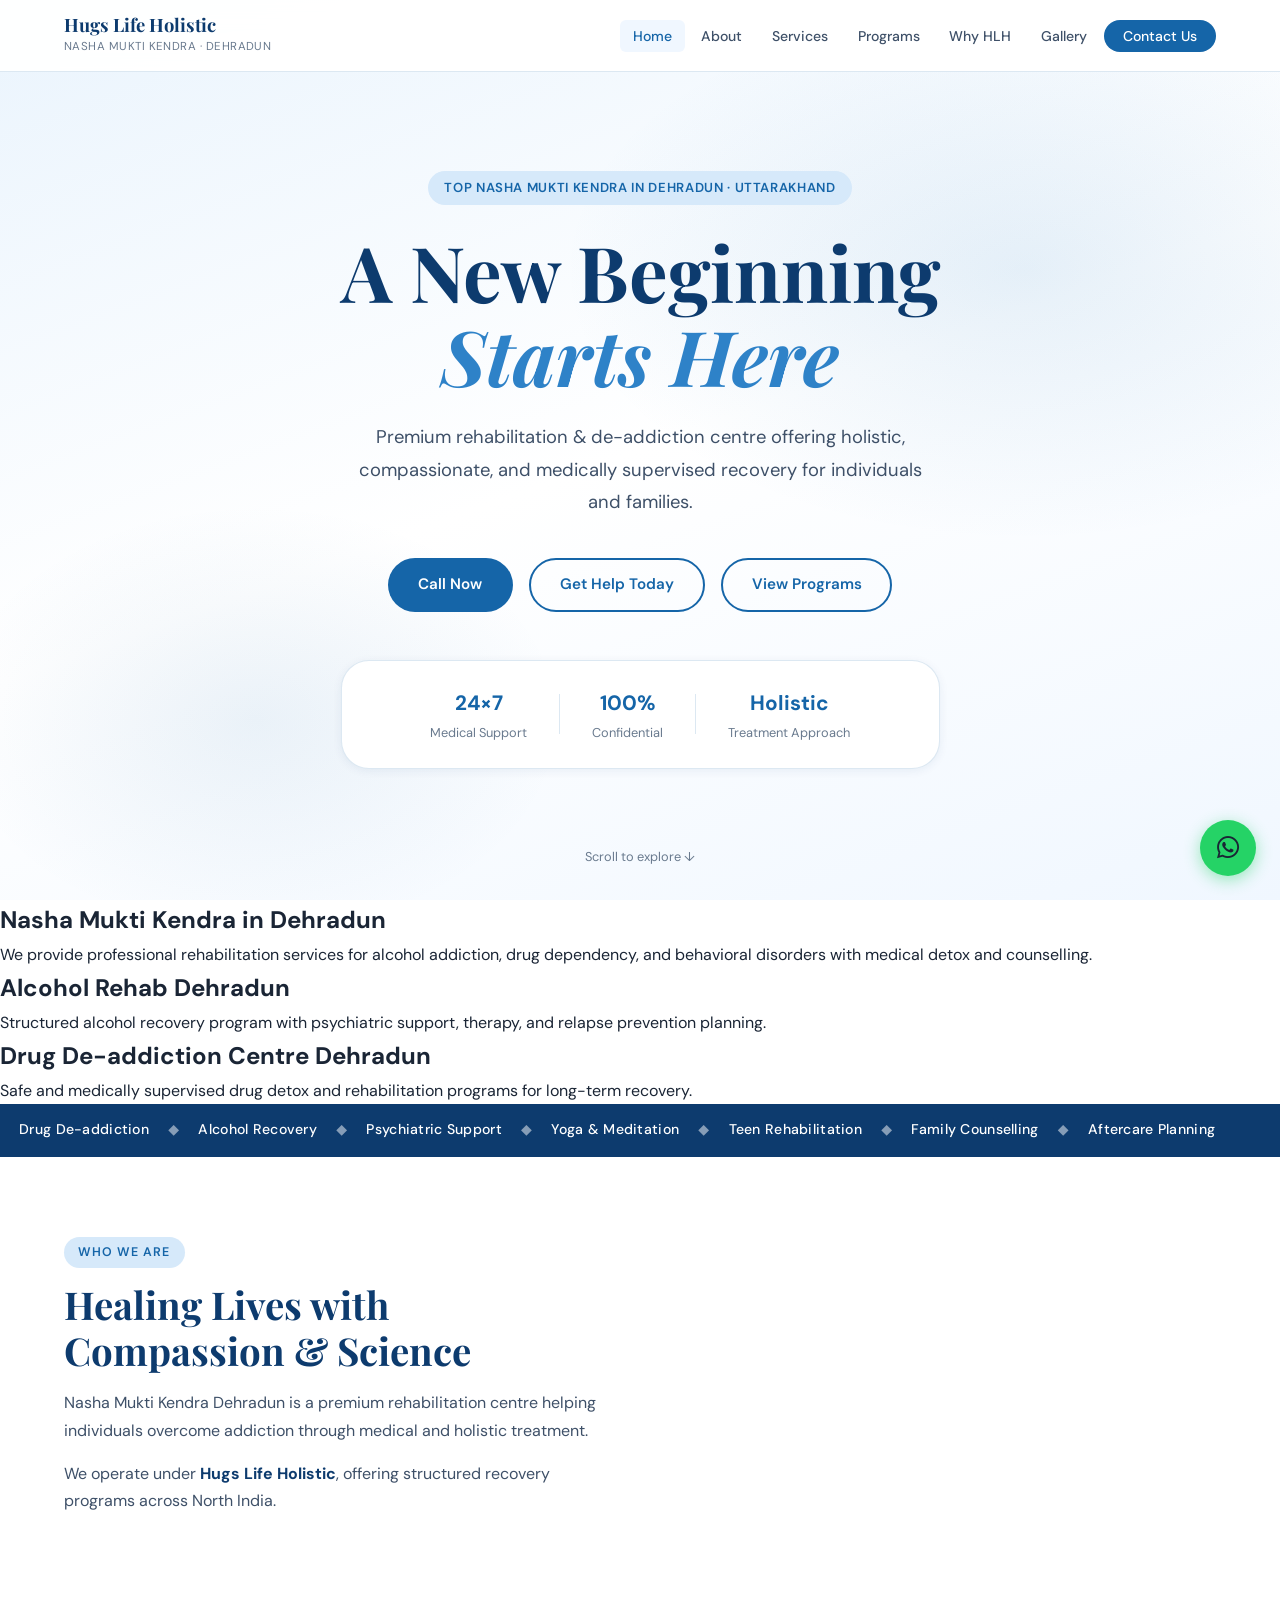
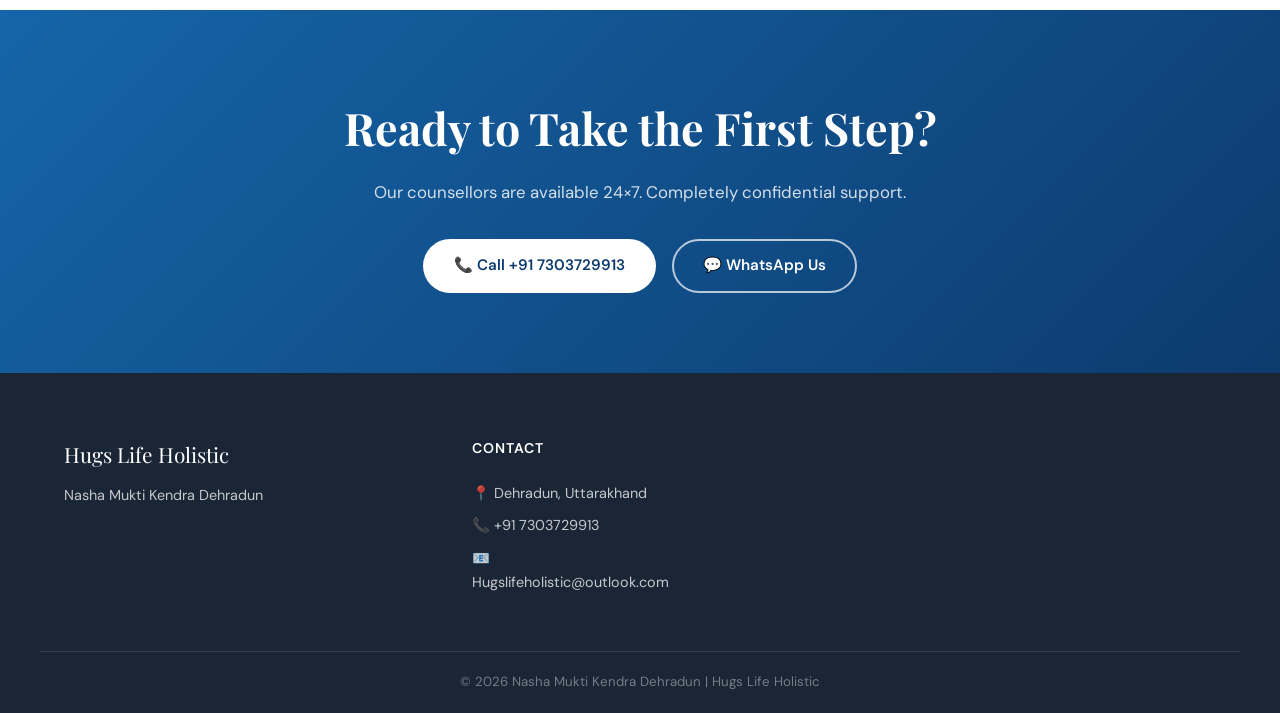
==== commit 8d7a4bf3: "Change contact email in footer Updated contact email from Hugslifeholistic@gmail.com to Hugslifeholi" ====
--- a/index.html
+++ b/index.html
@@ -119,7 +119,6 @@
 </section>
 
 <!-- SEO CONTENT BLOCK (HIDDEN - FOR GOOGLE ONLY) -->
-<section style="display:none">
   <h2>Nasha Mukti Kendra in Dehradun</h2>
   <p>We provide professional rehabilitation services for alcohol addiction, drug dependency, and behavioral disorders with medical detox and counselling.</p>
 
@@ -181,7 +180,7 @@
       <h4>Contact</h4>
       <p>📍 Dehradun, Uttarakhand</p>
       <p>📞 <a href="tel:+917303729913">+91 7303729913</a></p>
-      <p>📧 Hugslifeholistic@gmail.com</p>
+      <p>📧 Hugslifeholistic@outlook.com</p>
     </div>
   </div>
 
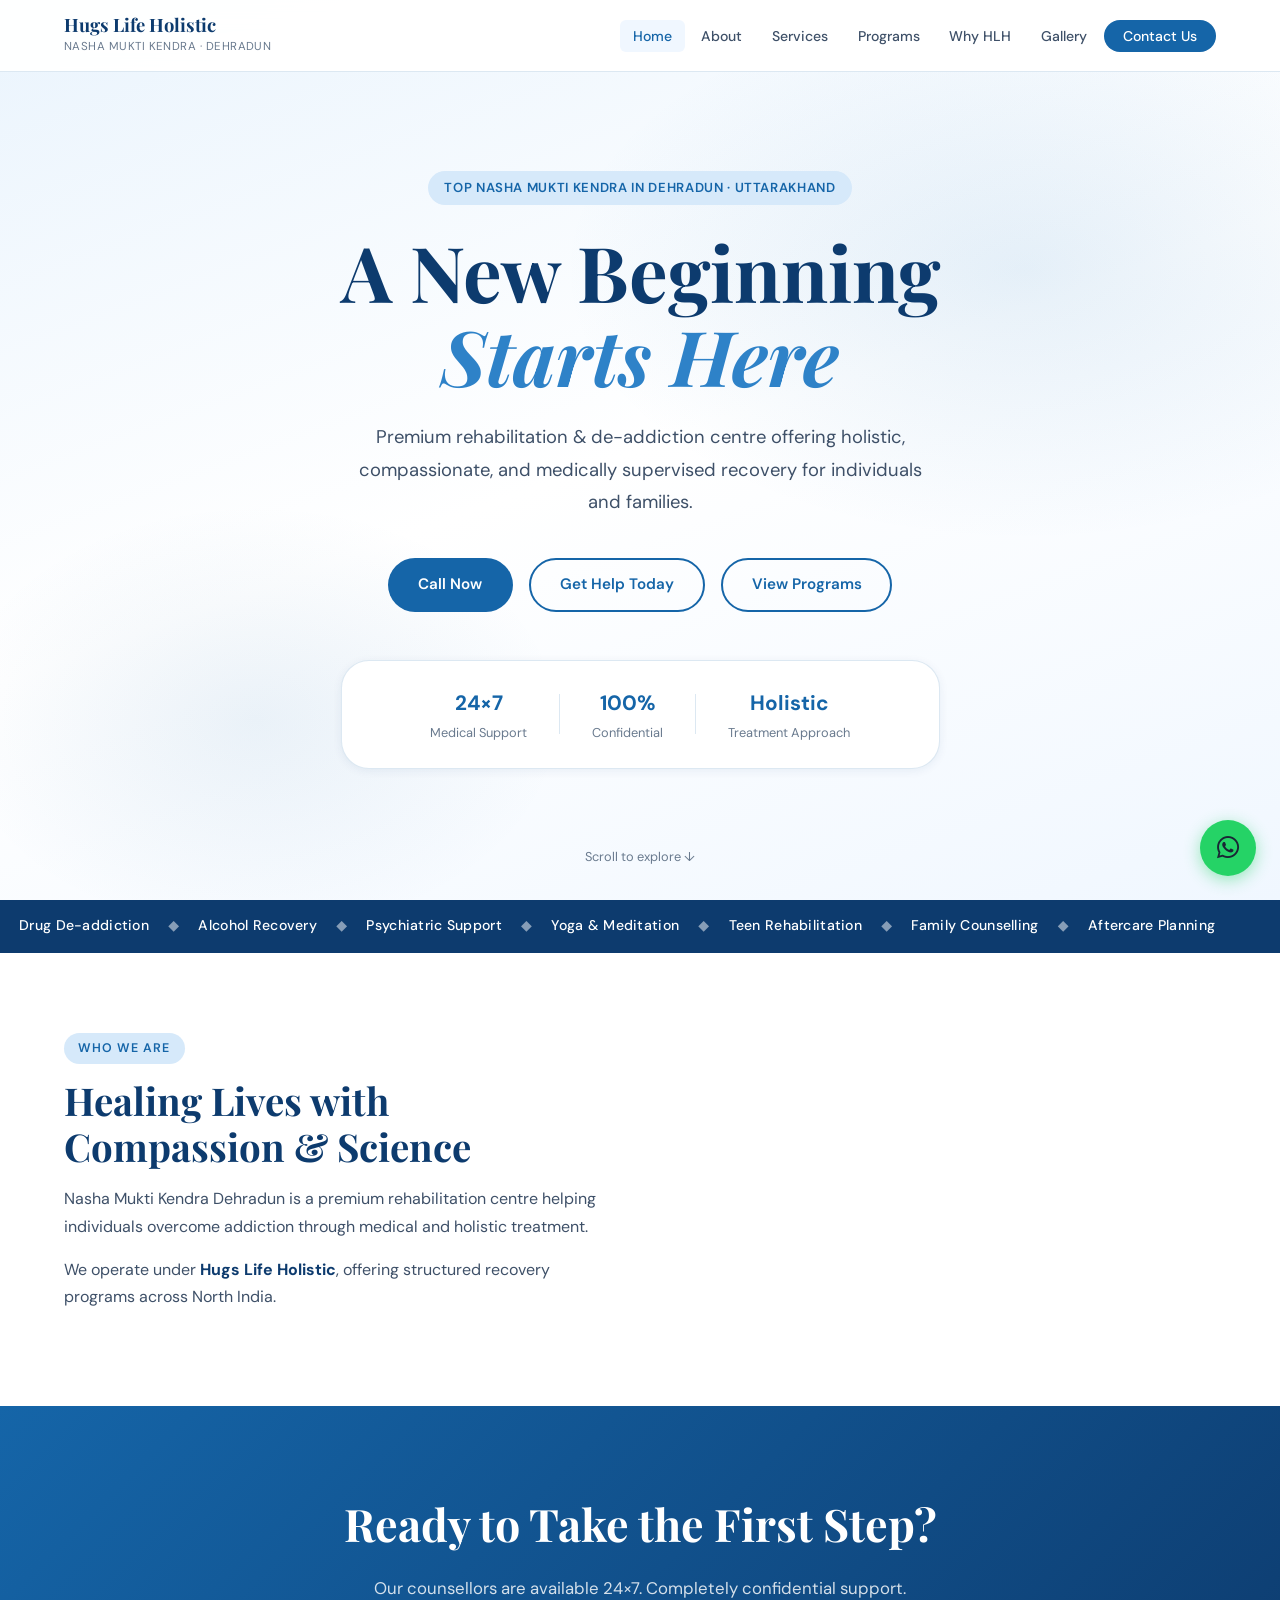
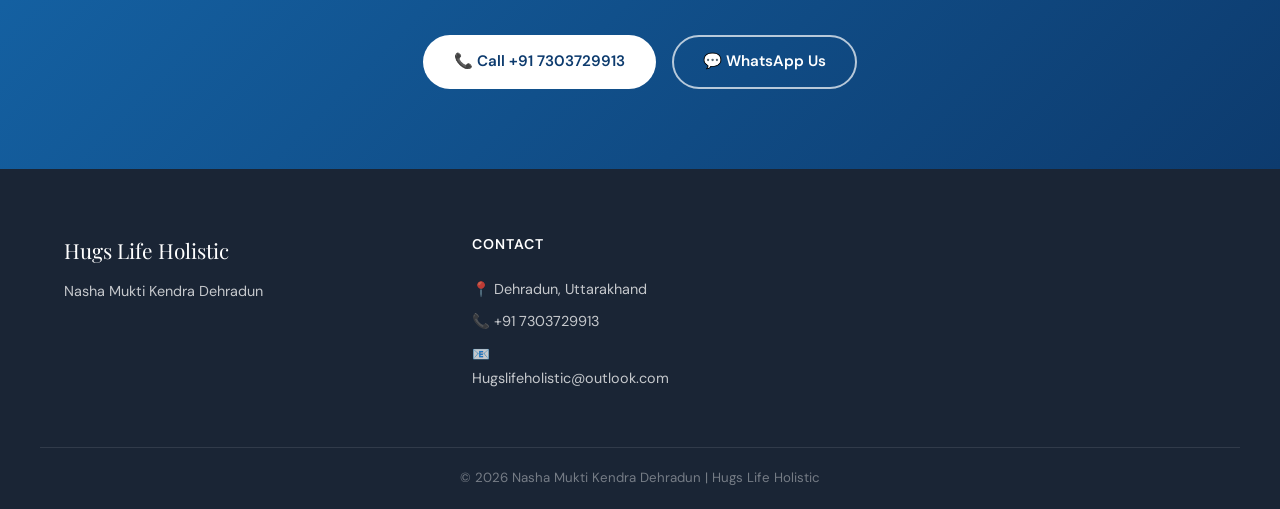
==== commit cf1dd656: "Remove unnecessary whitespace and clean up HTML" ====
--- a/index.html
+++ b/index.html
@@ -37,7 +37,6 @@
   window.dataLayer = window.dataLayer || [];
   function gtag(){dataLayer.push(arguments);}
   gtag('js', new Date());
-
   gtag('config', 'G-EETZX2Q4TB');
 </script>
 
@@ -45,21 +44,18 @@
   <link rel="stylesheet" href="https://cdnjs.cloudflare.com/ajax/libs/font-awesome/6.5.0/css/all.min.css">
 
 <meta name="google-site-verification" content="mkw08soCUmKKHrVELiKtFeVg8jLO6Wf_ziZjxldWQME" />
-
 <meta charset="UTF-8">
 <meta name="viewport" content="width=device-width, initial-scale=1.0">
 
 <title>Best Nasha Mukti Kendra in Dehradun | Drug & Alcohol Rehab Centre | Hugs Life Holistic</title>
+<link rel="canonical" href="https://mcmasnu.github.io/Nashamuktikendradehradun/index.html">
 
 <meta name="description" content="Best Nasha Mukti Kendra in Dehradun offering drug and alcohol de-addiction treatment, detox, counselling, and holistic rehab programs. 24/7 support. Call +91 7303729913 for confidential help.">
-
 <meta name="keywords" content="nasha mukti kendra dehradun, rehab centre in dehradun, alcohol rehab dehradun, drug rehab dehradun, detox centre dehradun, addiction treatment dehradun, best rehab in dehradun">
 
 <link rel="preconnect" href="https://fonts.googleapis.com">
 <link rel="preconnect" href="https://fonts.gstatic.com" crossorigin>
-
 <link href="https://fonts.googleapis.com/css2?family=Playfair+Display:wght@400;600;700&family=DM+Sans:wght@300;400;500;600&display=swap" rel="stylesheet">
-
 <link rel="stylesheet" href="assets/style.css">
 </head>
 
@@ -91,21 +87,16 @@
 <section class="hero">
   <div class="hero-bg"></div>
   <div class="hero-content">
-    
     <span class="hero-badge">Top Nasha Mukti Kendra in Dehradun · Uttarakhand</span>
-
     <h1 class="hero-title">A New Beginning<br><em>Starts Here</em></h1>
-
     <p class="hero-desc">
       Premium rehabilitation & de-addiction centre offering holistic, compassionate, and medically supervised recovery for individuals and families.
     </p>
-
     <div class="hero-actions">
       <a href="tel:7303729913" class="btn-primary">Call Now</a>
       <a href="contact.html" class="btn-outline">Get Help Today</a>
       <a href="programs.html" class="btn-outline">View Programs</a>
     </div>
-
     <div class="hero-stats">
       <div class="stat"><span class="stat-num">24×7</span><span class="stat-label">Medical Support</span></div>
       <div class="stat-divider"></div>
@@ -113,20 +104,8 @@
       <div class="stat-divider"></div>
       <div class="stat"><span class="stat-num">Holistic</span><span class="stat-label">Treatment Approach</span></div>
     </div>
-
   </div>
   <div class="hero-scroll">Scroll to explore ↓</div>
-</section>
-
-<!-- SEO CONTENT BLOCK (HIDDEN - FOR GOOGLE ONLY) -->
-  <h2>Nasha Mukti Kendra in Dehradun</h2>
-  <p>We provide professional rehabilitation services for alcohol addiction, drug dependency, and behavioral disorders with medical detox and counselling.</p>
-
-  <h2>Alcohol Rehab Dehradun</h2>
-  <p>Structured alcohol recovery program with psychiatric support, therapy, and relapse prevention planning.</p>
-
-  <h2>Drug De-addiction Centre Dehradun</h2>
-  <p>Safe and medically supervised drug detox and rehabilitation programs for long-term recovery.</p>
 </section>
 
 <!-- MARQUEE STRIP -->
@@ -175,7 +154,6 @@
       <div class="footer-logo">Hugs Life Holistic</div>
       <p>Nasha Mukti Kendra Dehradun</p>
     </div>
-
     <div class="footer-contact">
       <h4>Contact</h4>
       <p>📍 Dehradun, Uttarakhand</p>
@@ -183,7 +161,6 @@
       <p>📧 Hugslifeholistic@outlook.com</p>
     </div>
   </div>
-
   <div class="footer-bottom">
     <p>© 2026 Nasha Mukti Kendra Dehradun | Hugs Life Holistic</p>
   </div>
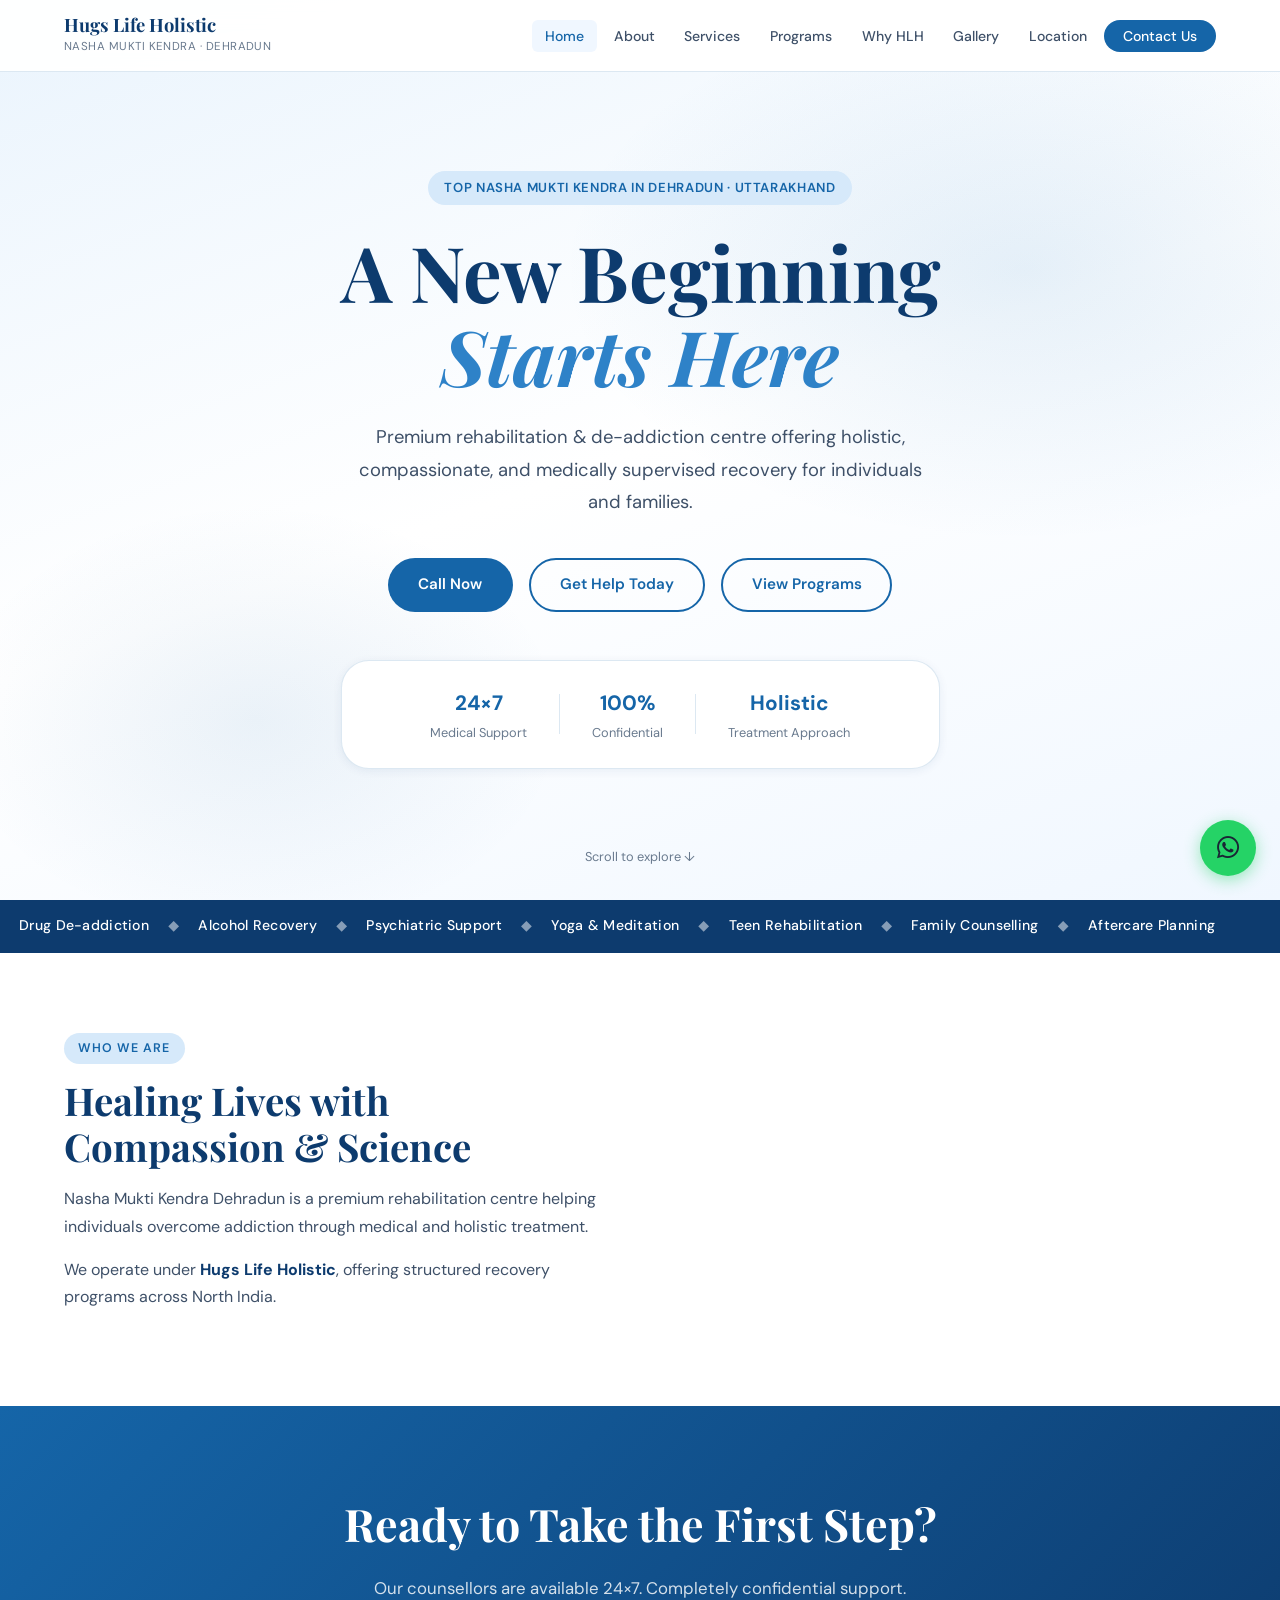
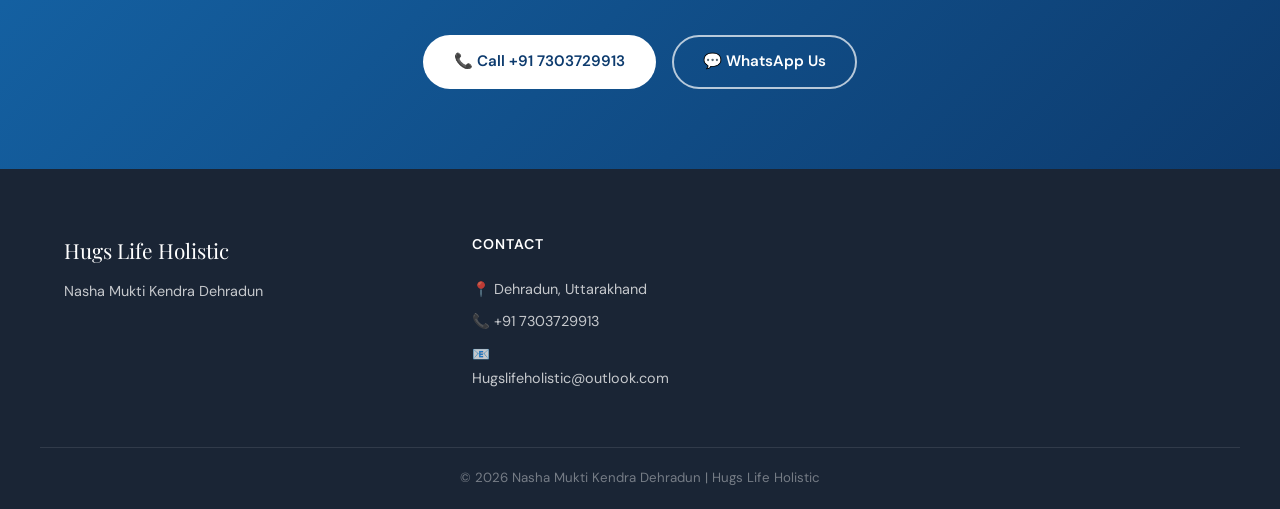
==== commit a721572d: "Update keywords meta tag for SEO enhancement" ====
--- a/index.html
+++ b/index.html
@@ -51,14 +51,26 @@
 <link rel="canonical" href="https://mcmasnu.github.io/Nashamuktikendradehradun/index.html">
 
 <meta name="description" content="Best Nasha Mukti Kendra in Dehradun offering drug and alcohol de-addiction treatment, detox, counselling, and holistic rehab programs. 24/7 support. Call +91 7303729913 for confidential help.">
-<meta name="keywords" content="nasha mukti kendra dehradun, rehab centre in dehradun, alcohol rehab dehradun, drug rehab dehradun, detox centre dehradun, addiction treatment dehradun, best rehab in dehradun">
+<meta name="keywords" content="nasha mukti kendra dehradun, nasha mukti kendra number, rehab centre near me, alcohol rehab dehradun, drug rehab dehradun, detox centre dehradun, addiction treatment dehradun, best nasha mukti kendra in dehradun, नशा मुक्ति केंद्र ">
 
 <link rel="preconnect" href="https://fonts.googleapis.com">
 <link rel="preconnect" href="https://fonts.gstatic.com" crossorigin>
 <link href="https://fonts.googleapis.com/css2?family=Playfair+Display:wght@400;600;700&family=DM+Sans:wght@300;400;500;600&display=swap" rel="stylesheet">
 <link rel="stylesheet" href="assets/style.css">
 </head>
-
+<!--Start of Tawk.to Script-->
+<script type="text/javascript">
+var Tawk_API=Tawk_API||{}, Tawk_LoadStart=new Date();
+(function(){
+var s1=document.createElement("script"),s0=document.getElementsByTagName("script")[0];
+s1.async=true;
+s1.src='https://embed.tawk.to/69e48de52b29171c3402c887/1jmickigv';
+s1.charset='UTF-8';
+s1.setAttribute('crossorigin','*');
+s0.parentNode.insertBefore(s1,s0);
+})();
+</script>
+<!--End of Tawk.to Script-->
 <body>
 
 <!-- NAVBAR -->
@@ -78,6 +90,7 @@
       <li><a href="programs.html">Programs</a></li>
       <li><a href="why-hlh.html">Why HLH</a></li>
       <li><a href="gallery.html">Gallery</a></li>
+      <li><a href="location.html">Location</a></li>
       <li><a href="contact.html" class="nav-cta">Contact Us</a></li>
     </ul>
   </div>
@@ -158,7 +171,7 @@
       <h4>Contact</h4>
       <p>📍 Dehradun, Uttarakhand</p>
       <p>📞 <a href="tel:+917303729913">+91 7303729913</a></p>
-      <p>📧 Hugslifeholistic@outlook.com</p>
+      <p>📧 <a href="mailto:Hugslifeholistic@outlook.com">Hugslifeholistic@outlook.com</a></p>
     </div>
   </div>
   <div class="footer-bottom">
